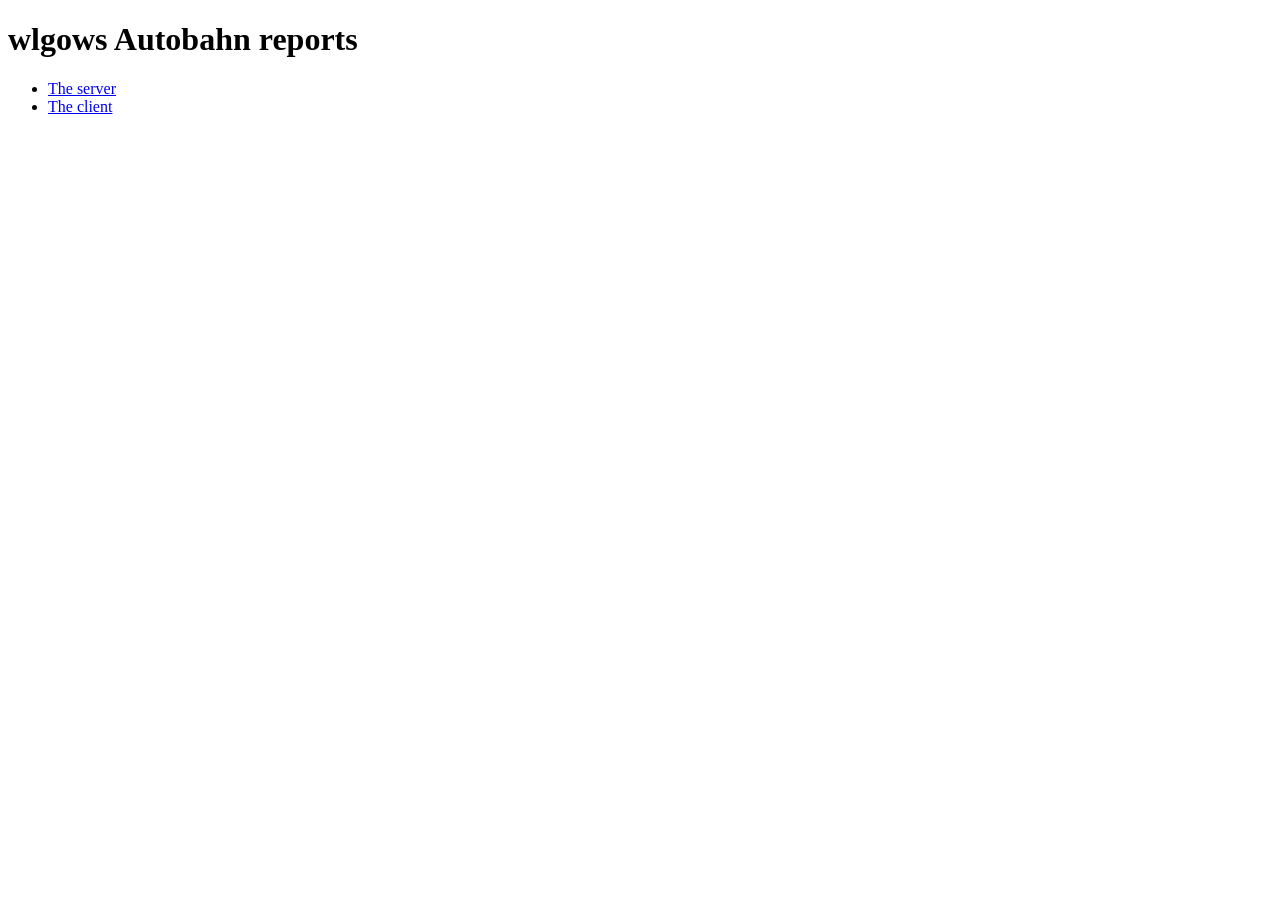
==== .github/pages/index.html @ 42868333 "Add CI for master master_ci.yml runs on pull requests into master and on pushes to master. It calls " ====
<!doctype html>
<meta charset="utf-8">
<title>wlgows Autobahn reports</title>
<h1>wlgows Autobahn reports</h1>
<ul>
  <li><a href="autobahn_server/index.html">The server</a></li>
  <li><a href="autobahn_client/index.html">The client</a></li>
</ul>
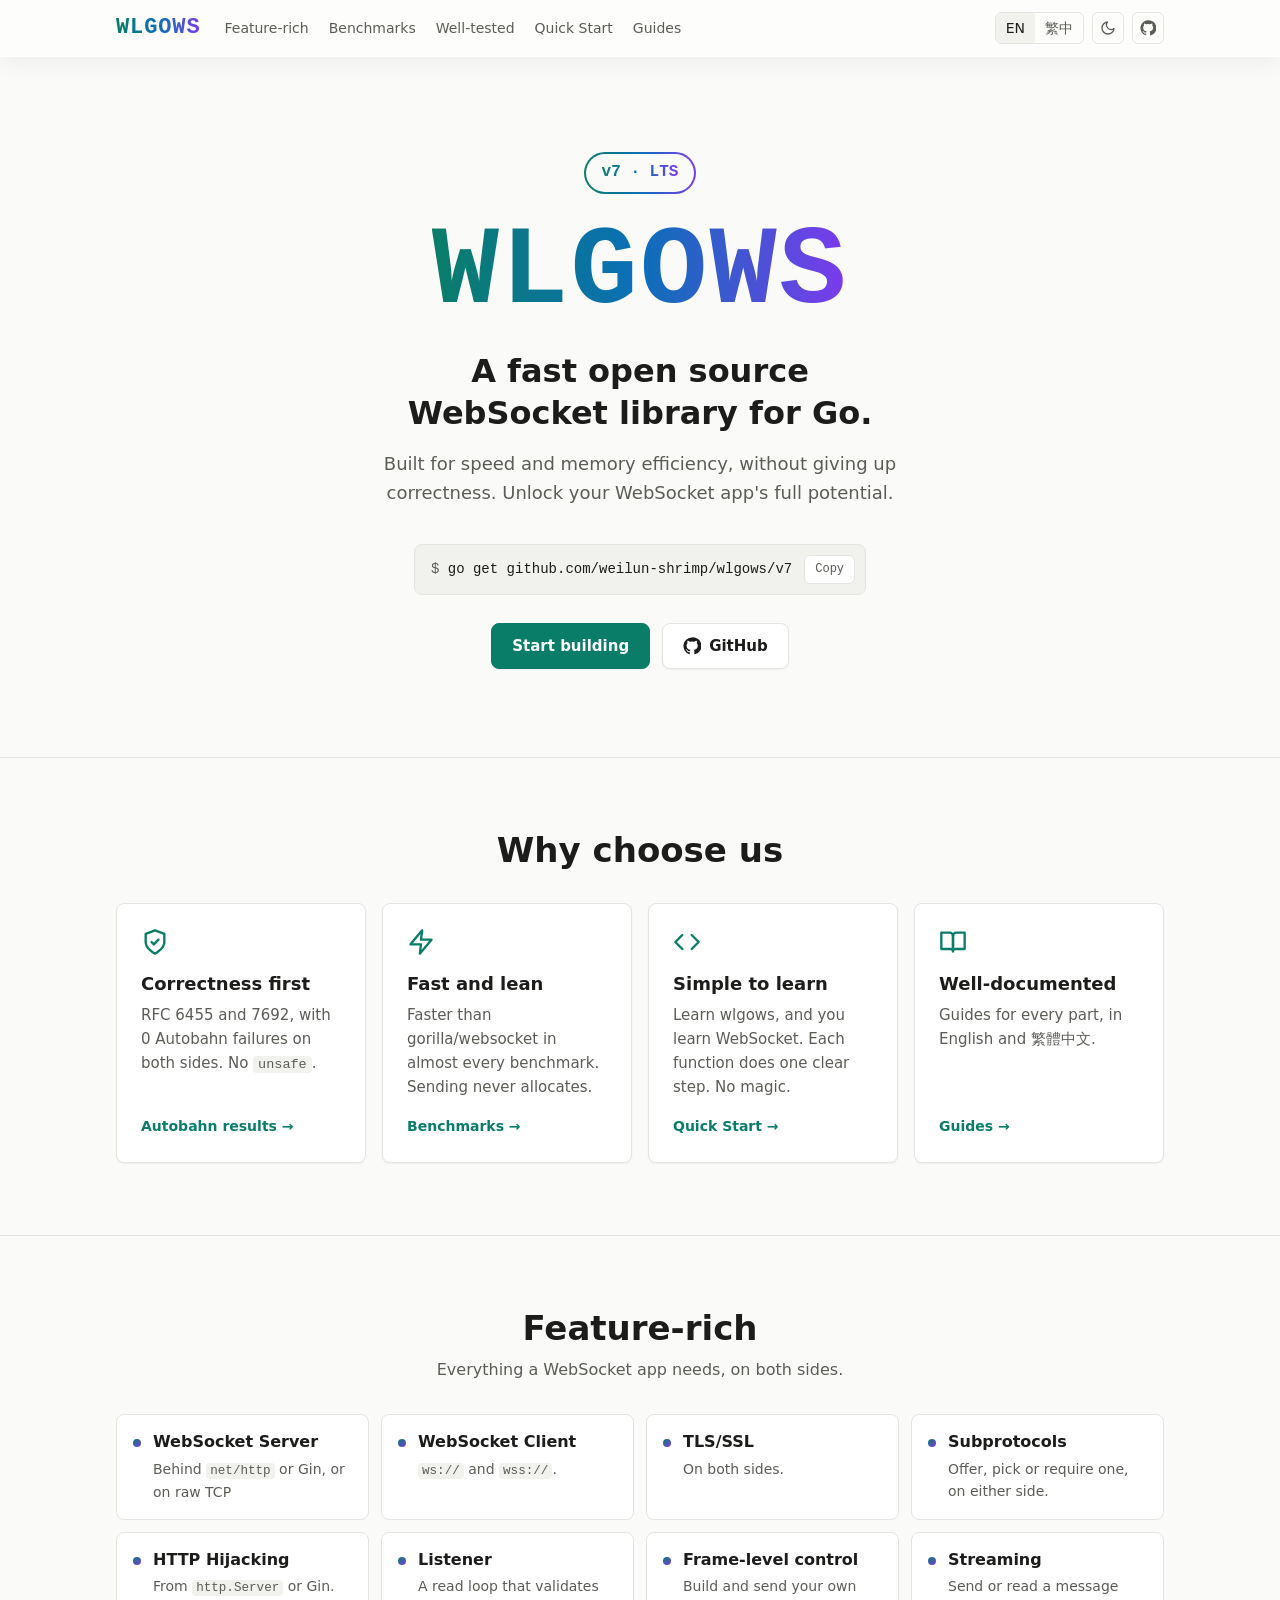
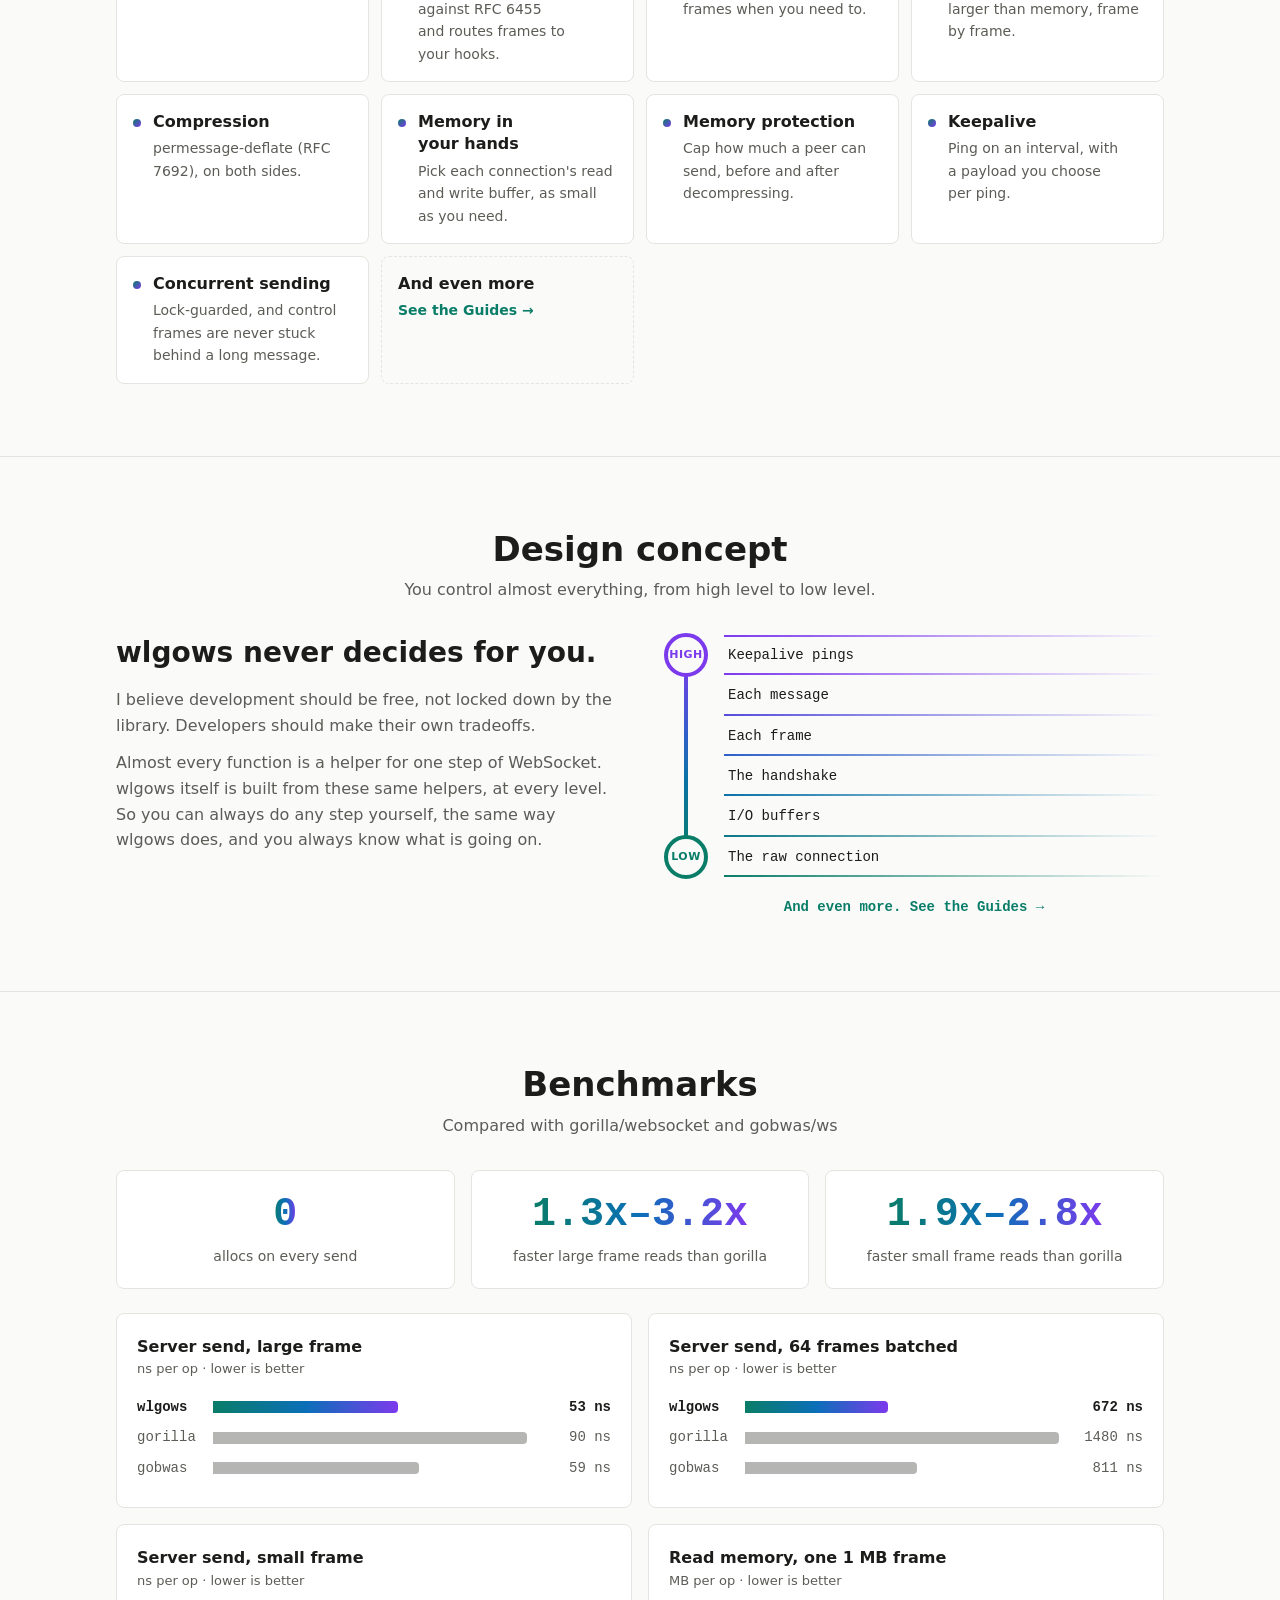
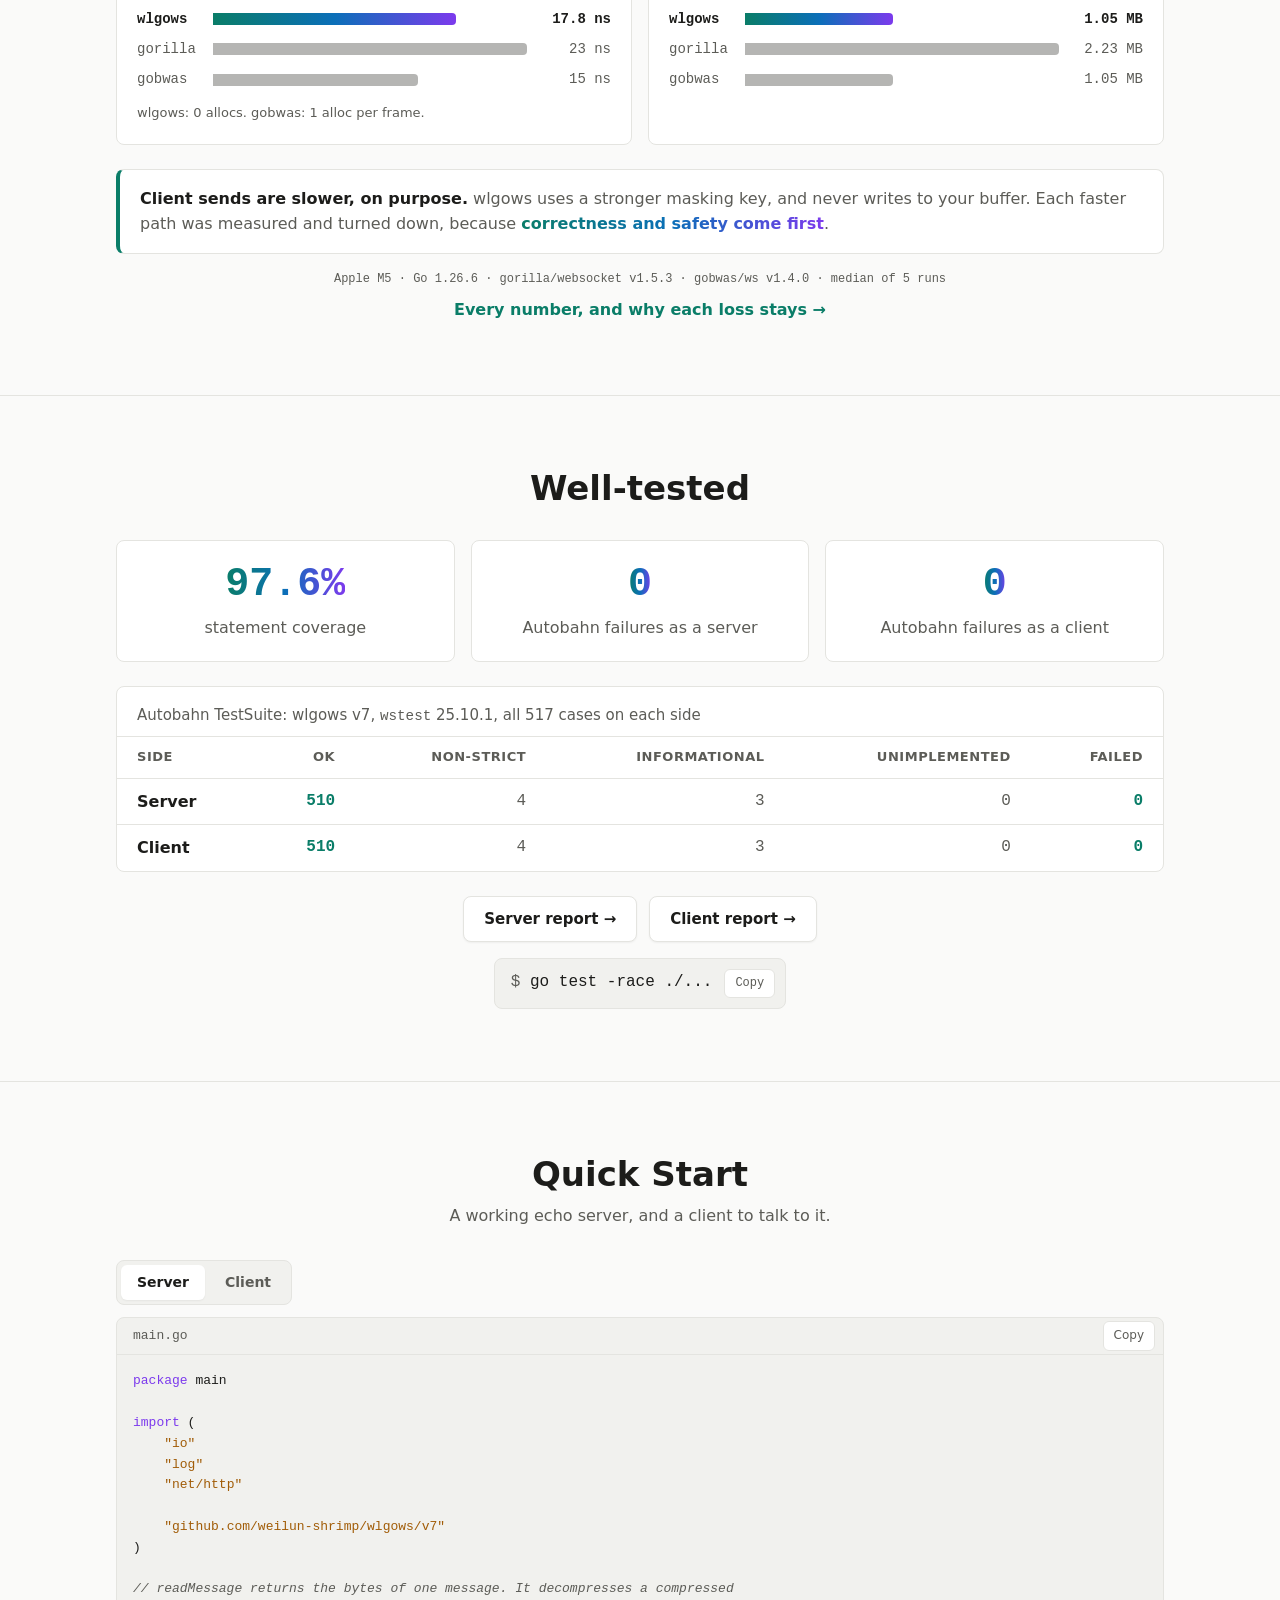
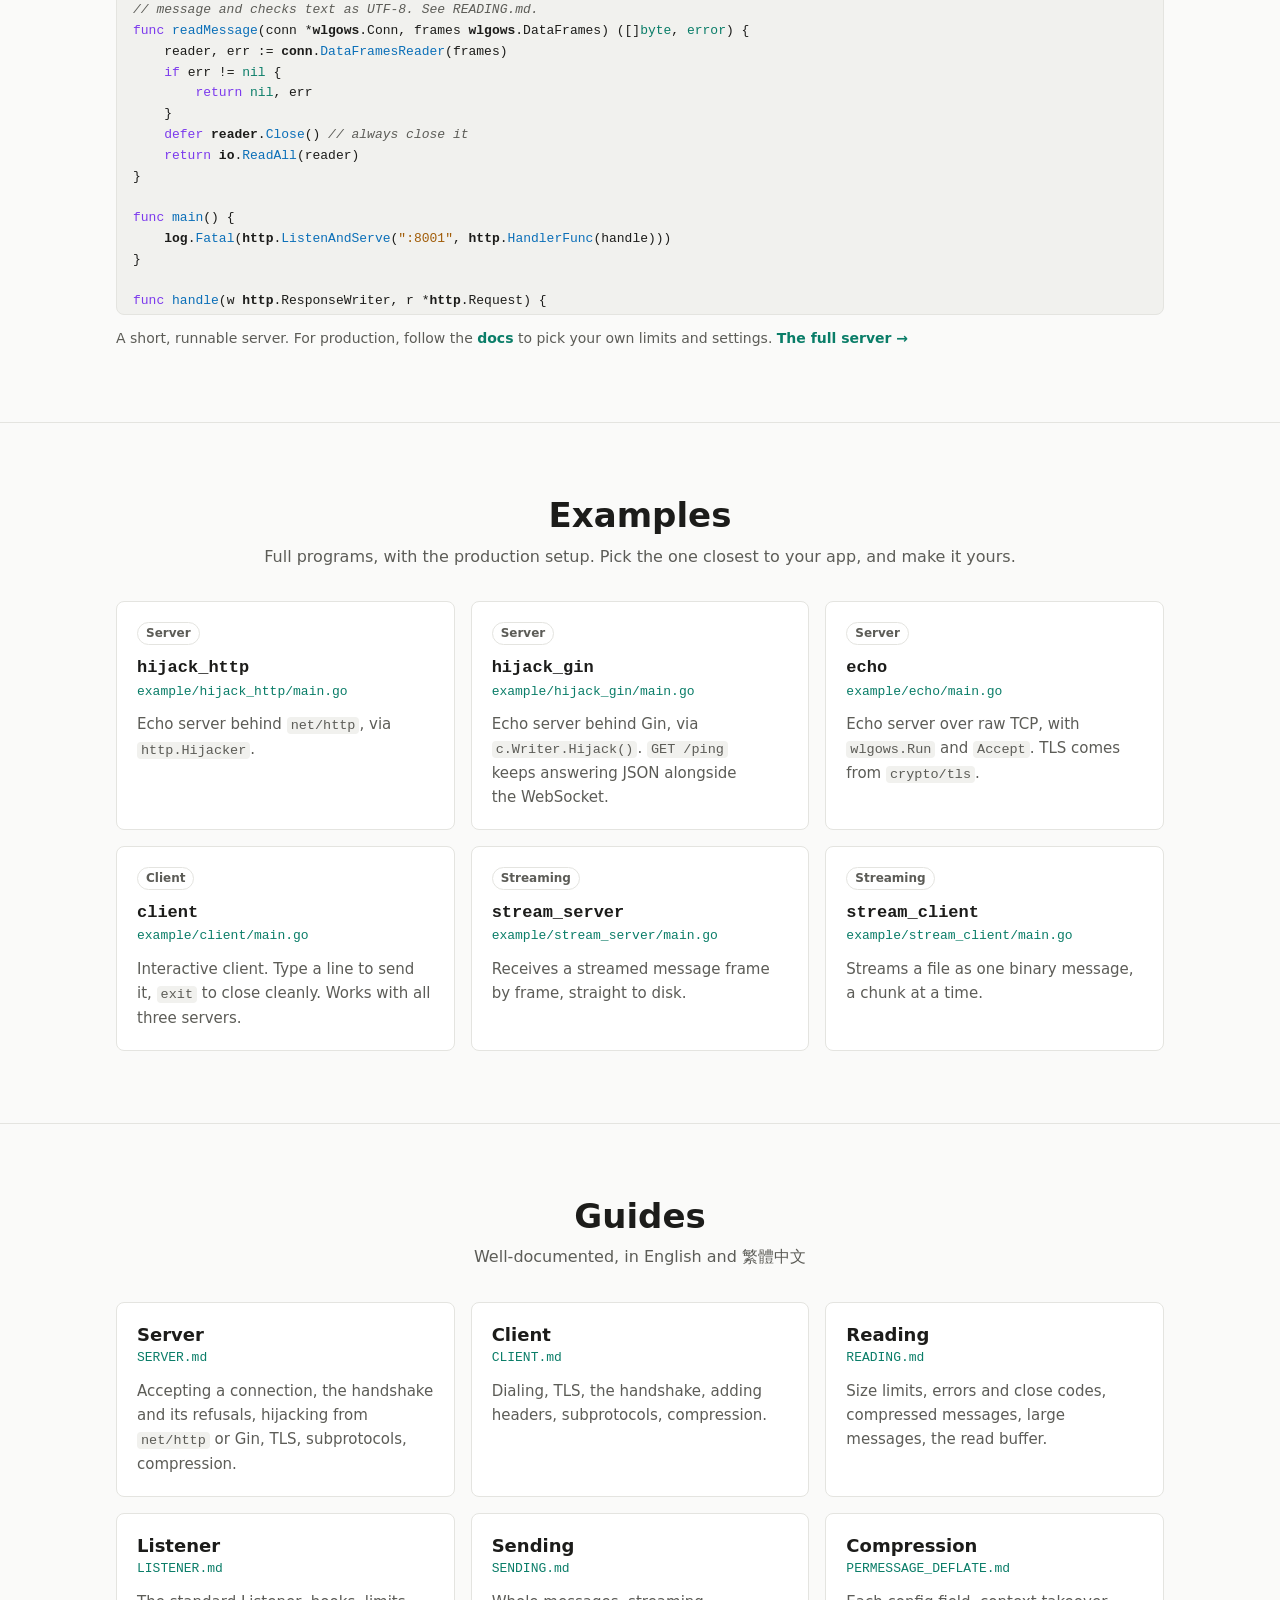
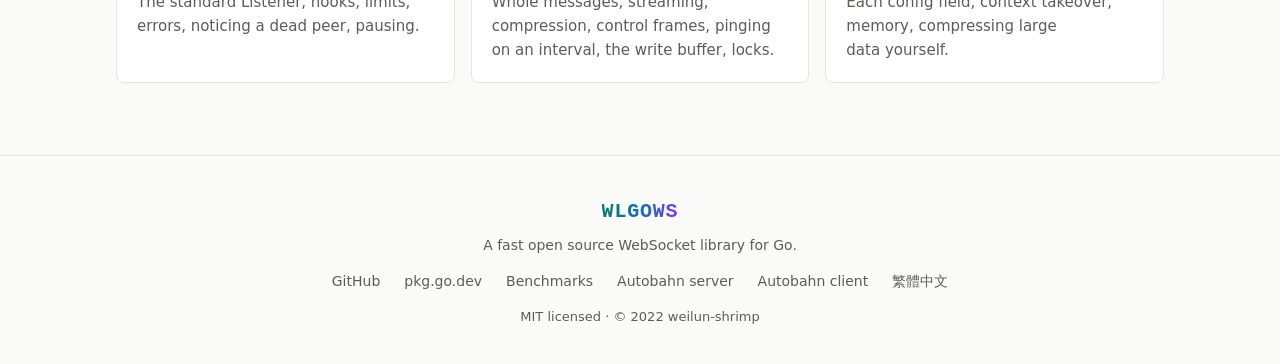
==== commit 57de4cc9: "Add the site, in English and zh-TW Site (.github/pages/): - index.html is rebuilt as the full site: " ====
--- a/.github/pages/index.html
+++ b/.github/pages/index.html
@@ -1,8 +1,654 @@
 <!doctype html>
-<meta charset="utf-8">
-<title>wlgows Autobahn reports</title>
-<h1>wlgows Autobahn reports</h1>
-<ul>
-  <li><a href="autobahn_server/index.html">The server</a></li>
-  <li><a href="autobahn_client/index.html">The client</a></li>
-</ul>
+<html lang="en">
+<head>
+  <meta charset="utf-8">
+  <meta name="viewport" content="width=device-width, initial-scale=1">
+  <title>WLGOWS · WebSocket library for Go</title>
+  <meta name="description" content="A fast open source WebSocket library for Go. Built for speed and memory efficiency, without giving up correctness. Simple, well-tested and well-documented.">
+  <link rel="canonical" href="https://weilun-shrimp.github.io/wlgows/">
+  <link rel="alternate" hreflang="en" href="https://weilun-shrimp.github.io/wlgows/">
+  <link rel="alternate" hreflang="zh-TW" href="https://weilun-shrimp.github.io/wlgows/zh-TW/">
+  <link rel="alternate" hreflang="x-default" href="https://weilun-shrimp.github.io/wlgows/">
+  <link rel="icon" href="favicon.svg" type="image/svg+xml">
+
+  <!-- The preview card when the link is shared (Slack, X, Discord ...). -->
+  <meta property="og:type" content="website">
+  <meta property="og:site_name" content="WLGOWS">
+  <meta property="og:title" content="WLGOWS · WebSocket library for Go">
+  <meta property="og:description" content="A fast open source WebSocket library for Go. Built for speed and memory efficiency, without giving up correctness. Simple, well-tested and well-documented.">
+  <meta property="og:url" content="https://weilun-shrimp.github.io/wlgows/">
+  <meta property="og:locale" content="en_US">
+  <meta property="og:locale:alternate" content="zh_TW">
+  <meta name="twitter:card" content="summary">
+
+  <!-- Tells search engines this page is about a Go library. -->
+  <script type="application/ld+json">
+  {
+    "@context": "https://schema.org",
+    "@type": "SoftwareSourceCode",
+    "name": "WLGOWS",
+    "description": "A fast open source WebSocket library for Go. Built for speed and memory efficiency, without giving up correctness. Simple, well-tested and well-documented.",
+    "url": "https://weilun-shrimp.github.io/wlgows/",
+    "codeRepository": "https://github.com/weilun-shrimp/wlgows",
+    "programmingLanguage": "Go",
+    "runtimePlatform": "Go 1.24 or newer",
+    "version": "7",
+    "license": "https://opensource.org/licenses/MIT",
+    "author": {
+      "@type": "Person",
+      "name": "weilun-shrimp",
+      "url": "https://github.com/weilun-shrimp"
+    },
+    "keywords": "WebSocket library, Go WebSocket, Golang WebSocket, WebSocket server, WebSocket client, open source, RFC 6455, RFC 7692, permessage-deflate",
+    "sameAs": "https://pkg.go.dev/github.com/weilun-shrimp/wlgows/v7",
+    "inLanguage": "en"
+  }
+  </script>
+
+  <link rel="stylesheet" href="style/index.css">
+  <script src="script/theme.js"></script>
+  <script type="module" src="script/index.js"></script>
+</head>
+<body>
+  <header class="site-header glass">
+    <div class="container">
+      <a class="brand text-gradient" href="./">WLGOWS</a>
+      <nav class="nav" id="site-nav">
+        <a href="#features">Feature-rich</a>
+        <a href="#benchmarks">Benchmarks</a>
+        <a href="#well-tested">Well-tested</a>
+        <a href="#quick-start">Quick Start</a>
+        <a href="#guides">Guides</a>
+      </nav>
+      <div class="header-actions">
+        <div class="lang-switch">
+          <a href="./" aria-current="page" lang="en">EN</a>
+          <a href="zh-TW/" lang="zh-TW">繁中</a>
+        </div>
+        <button class="icon-button theme-toggle" type="button" aria-label="Switch theme">
+          <svg class="icon-moon" viewBox="0 0 24 24" fill="none" stroke="currentColor" stroke-width="2" stroke-linecap="round" stroke-linejoin="round" aria-hidden="true"><path d="M21 12.8A9 9 0 1 1 11.2 3a7 7 0 0 0 9.8 9.8z"/></svg>
+          <svg class="icon-sun" viewBox="0 0 24 24" fill="none" stroke="currentColor" stroke-width="2" stroke-linecap="round" stroke-linejoin="round" aria-hidden="true"><circle cx="12" cy="12" r="4"/><path d="M12 2v2M12 20v2M4.9 4.9l1.4 1.4M17.7 17.7l1.4 1.4M2 12h2M20 12h2M4.9 19.1l1.4-1.4M17.7 6.3l1.4-1.4"/></svg>
+        </button>
+        <a class="icon-button" href="https://github.com/weilun-shrimp/wlgows" aria-label="GitHub">
+          <svg viewBox="0 0 24 24" fill="currentColor" aria-hidden="true"><path d="M12 .5a11.5 11.5 0 0 0-3.6 22.4c.6.1.8-.3.8-.6v-2c-3.2.7-3.9-1.5-3.9-1.5-.5-1.3-1.3-1.7-1.3-1.7-1-.7.1-.7.1-.7 1.2.1 1.8 1.2 1.8 1.2 1 1.8 2.8 1.3 3.4 1 .1-.8.4-1.3.8-1.6-2.6-.3-5.3-1.3-5.3-5.7 0-1.3.5-2.3 1.2-3.1-.1-.3-.5-1.5.1-3.1 0 0 1-.3 3.2 1.2a11 11 0 0 1 5.8 0c2.2-1.5 3.2-1.2 3.2-1.2.6 1.6.2 2.8.1 3.1.8.8 1.2 1.9 1.2 3.1 0 4.4-2.7 5.4-5.3 5.7.4.4.8 1.1.8 2.2v3.3c0 .3.2.7.8.6A11.5 11.5 0 0 0 12 .5z"/></svg>
+        </a>
+        <button class="icon-button menu-toggle" type="button" aria-label="Menu" aria-controls="site-nav" aria-expanded="false">
+          <svg class="icon-menu" viewBox="0 0 24 24" fill="none" stroke="currentColor" stroke-width="2" stroke-linecap="round" aria-hidden="true"><path d="M4 7h16M4 12h16M4 17h16"/></svg>
+          <svg class="icon-close" viewBox="0 0 24 24" fill="none" stroke="currentColor" stroke-width="2" stroke-linecap="round" aria-hidden="true"><path d="M6 6l12 12M18 6 6 18"/></svg>
+        </button>
+      </div>
+    </div>
+  </header>
+
+  <main>
+    <section class="hero">
+      <div class="container">
+        <a class="badge" href="https://github.com/weilun-shrimp/wlgows/blob/master/README.md#why-i-started-and-why-v7"><span class="text-gradient">v7 · LTS</span></a>
+        <h1>
+          <span class="wordmark text-gradient">WLGOWS</span>
+          <span class="headline">A fast open source WebSocket library for Go.</span>
+        </h1>
+        <p class="subline">Built for speed and memory efficiency, without giving up correctness. Unlock your WebSocket app's full potential.</p>
+
+        <div class="install">
+          <code id="install-command">go get github.com/weilun-shrimp/wlgows/v7</code>
+          <button class="copy-button" type="button" data-copy="install-command" data-copied-label="Copied">Copy</button>
+        </div>
+
+        <div class="hero-actions">
+          <a class="button button-primary" href="#quick-start">Start building</a>
+          <a class="button" href="https://github.com/weilun-shrimp/wlgows">
+            <svg viewBox="0 0 24 24" fill="currentColor" aria-hidden="true"><path d="M12 .5a11.5 11.5 0 0 0-3.6 22.4c.6.1.8-.3.8-.6v-2c-3.2.7-3.9-1.5-3.9-1.5-.5-1.3-1.3-1.7-1.3-1.7-1-.7.1-.7.1-.7 1.2.1 1.8 1.2 1.8 1.2 1 1.8 2.8 1.3 3.4 1 .1-.8.4-1.3.8-1.6-2.6-.3-5.3-1.3-5.3-5.7 0-1.3.5-2.3 1.2-3.1-.1-.3-.5-1.5.1-3.1 0 0 1-.3 3.2 1.2a11 11 0 0 1 5.8 0c2.2-1.5 3.2-1.2 3.2-1.2.6 1.6.2 2.8.1 3.1.8.8 1.2 1.9 1.2 3.1 0 4.4-2.7 5.4-5.3 5.7.4.4.8 1.1.8 2.2v3.3c0 .3.2.7.8.6A11.5 11.5 0 0 0 12 .5z"/></svg>
+            GitHub
+          </a>
+        </div>
+      </div>
+    </section>
+
+    <section class="section" id="why">
+      <div class="container">
+        <h2 class="section-title">Why choose us</h2>
+        <div class="card-grid">
+          <article class="card">
+            <svg class="card-icon" viewBox="0 0 24 24" fill="none" stroke="currentColor" stroke-width="2" stroke-linecap="round" stroke-linejoin="round" aria-hidden="true"><path d="M12 22s8-4 8-10V5l-8-3-8 3v7c0 6 8 10 8 10z"/><path d="m9 12 2 2 4-4"/></svg>
+            <h3>Correctness first</h3>
+            <p>RFC 6455 and 7692, with 0 Autobahn failures on both sides. No <code>unsafe</code>.</p>
+            <a class="card-link" href="https://github.com/weilun-shrimp/wlgows/blob/master/example/AUTOBAHN.md#our-result">Autobahn results →</a>
+          </article>
+          <article class="card">
+            <svg class="card-icon" viewBox="0 0 24 24" fill="none" stroke="currentColor" stroke-width="2" stroke-linecap="round" stroke-linejoin="round" aria-hidden="true"><path d="M13 2 3 14h9l-1 8 10-12h-9l1-8z"/></svg>
+            <h3>Fast and lean</h3>
+            <p>Faster than gorilla/websocket in almost every benchmark. Sending never allocates.</p>
+            <a class="card-link" href="https://github.com/weilun-shrimp/wlgows/blob/master/BENCHMARK_COMPARISON.md">Benchmarks →</a>
+          </article>
+          <article class="card">
+            <svg class="card-icon" viewBox="0 0 24 24" fill="none" stroke="currentColor" stroke-width="2" stroke-linecap="round" stroke-linejoin="round" aria-hidden="true"><path d="m8 6-6 6 6 6"/><path d="m16 6 6 6-6 6"/></svg>
+            <h3>Simple to learn</h3>
+            <p>Learn wlgows, and you learn WebSocket. Each function does one clear step. No magic.</p>
+            <a class="card-link" href="#quick-start">Quick Start →</a>
+          </article>
+          <article class="card">
+            <svg class="card-icon" viewBox="0 0 24 24" fill="none" stroke="currentColor" stroke-width="2" stroke-linecap="round" stroke-linejoin="round" aria-hidden="true"><path d="M2 4h7a3 3 0 0 1 3 3v13a2 2 0 0 0-2-2H2z"/><path d="M22 4h-7a3 3 0 0 0-3 3v13a2 2 0 0 1 2-2h8z"/></svg>
+            <h3>Well-documented</h3>
+            <p>Guides for every part, in English and <span class="nowrap" lang="zh-TW">繁體中文</span>.</p>
+            <a class="card-link" href="#guides">Guides →</a>
+          </article>
+        </div>
+      </div>
+    </section>
+    <section class="section" id="features">
+      <div class="container">
+        <h2 class="section-title">Feature-rich</h2>
+        <p class="section-subtitle">Everything a WebSocket app needs, on both sides.</p>
+        <ul class="feature-grid">
+          <li class="feature">
+            <h3>WebSocket Server</h3>
+            <p>Behind <code>net/http</code> or Gin, or on raw TCP</p>
+          </li>
+          <li class="feature">
+            <h3>WebSocket Client</h3>
+            <p><code>ws://</code> and <code>wss://</code>.</p>
+          </li>
+          <li class="feature">
+            <h3>TLS/SSL</h3>
+            <p>On both sides.</p>
+          </li>
+          <li class="feature">
+            <h3>Subprotocols</h3>
+            <p>Offer, pick or require one, on either side.</p>
+          </li>
+          <li class="feature">
+            <h3>HTTP Hijacking</h3>
+            <p>From <code>http.Server</code> or Gin.</p>
+          </li>
+          <li class="feature">
+            <h3>Listener</h3>
+            <p>A read loop that validates against RFC 6455 and routes frames to your hooks.</p>
+          </li>
+          <li class="feature">
+            <h3>Frame-level control</h3>
+            <p>Build and send your own frames when you need to.</p>
+          </li>
+          <li class="feature">
+            <h3>Streaming</h3>
+            <p>Send or read a message larger than memory, frame by frame.</p>
+          </li>
+          <li class="feature">
+            <h3>Compression</h3>
+            <p>permessage-deflate (RFC 7692), on both sides.</p>
+          </li>
+          <li class="feature">
+            <h3>Memory in your hands</h3>
+            <p>Pick each connection's read and write buffer, as small as you need.</p>
+          </li>
+          <li class="feature">
+            <h3>Memory protection</h3>
+            <p>Cap how much a peer can send, before and after decompressing.</p>
+          </li>
+          <li class="feature">
+            <h3>Keepalive</h3>
+            <p>Ping on an interval, with a payload you choose per ping.</p>
+          </li>
+          <li class="feature">
+            <h3>Concurrent sending</h3>
+            <p>Lock-guarded, and control frames are never stuck behind a long message.</p>
+          </li>
+          <li class="feature feature-more">
+            <a href="#guides">
+              <span class="feature-more-title">And even more</span>
+              <p>See the Guides →</p>
+            </a>
+          </li>
+        </ul>
+      </div>
+    </section>
+    <section class="section" id="design-concept">
+      <div class="container">
+        <h2 class="section-title">Design concept</h2>
+        <p class="section-subtitle">You control almost everything, from high level to low level.</p>
+        <div class="concept">
+          <div class="concept-text">
+            <p class="concept-lead">wlgows never decides for you.</p>
+            <p>I believe development should be free, not locked down by the library. Developers should make their own tradeoffs.</p>
+            <p>Almost every function is a helper for one step of WebSocket. wlgows itself is built from these same helpers, at every level. So you can always do any step yourself, the same way wlgows does, and you always know what is going on.</p>
+          </div>
+          <div class="concept-stack">
+            <ol class="layer-stack">
+              <li class="layer" data-level="High">Keepalive pings</li>
+              <li class="layer">Each message</li>
+              <li class="layer">Each frame</li>
+              <li class="layer">The handshake</li>
+              <li class="layer">I/O buffers</li>
+              <li class="layer" data-level="Low">The raw connection</li>
+            </ol>
+            <p class="layer-stack-more"><a href="#guides">And even more. See the Guides →</a></p>
+          </div>
+        </div>
+      </div>
+    </section>
+    <section class="section" id="benchmarks">
+      <div class="container">
+        <h2 class="section-title">Benchmarks</h2>
+        <p class="section-subtitle">Compared with gorilla/websocket and gobwas/ws</p>
+        <div class="stat-row">
+          <div class="stat">
+            <span class="stat-value text-gradient">0</span>
+            <span class="stat-label">allocs on every send</span>
+          </div>
+          <div class="stat">
+            <span class="stat-value text-gradient">1.3x–3.2x</span>
+            <span class="stat-label">faster large frame reads than gorilla</span>
+          </div>
+          <div class="stat">
+            <span class="stat-value text-gradient">1.9x–2.8x</span>
+            <span class="stat-label">faster small frame reads than gorilla</span>
+          </div>
+        </div>
+        <div class="chart-grid">
+          <figure class="bar-chart">
+            <figcaption>
+              <span class="bar-chart-title">Server send, large frame</span>
+              <span class="bar-chart-unit">ns per op · lower is better</span>
+            </figcaption>
+            <div class="bar-rows">
+              <div class="bar-row bar-row-ours">
+                <span class="bar-name">wlgows</span>
+                <span class="bar-track"><span class="bar" style="--value: 58.9%"></span></span>
+                <span class="bar-value">53 ns</span>
+              </div>
+              <div class="bar-row">
+                <span class="bar-name">gorilla</span>
+                <span class="bar-track"><span class="bar" style="--value: 100.0%"></span></span>
+                <span class="bar-value">90 ns</span>
+              </div>
+              <div class="bar-row">
+                <span class="bar-name">gobwas</span>
+                <span class="bar-track"><span class="bar" style="--value: 65.6%"></span></span>
+                <span class="bar-value">59 ns</span>
+              </div>
+            </div>
+          </figure>
+          <figure class="bar-chart">
+            <figcaption>
+              <span class="bar-chart-title">Server send, 64 frames batched</span>
+              <span class="bar-chart-unit">ns per op · lower is better</span>
+            </figcaption>
+            <div class="bar-rows">
+              <div class="bar-row bar-row-ours">
+                <span class="bar-name">wlgows</span>
+                <span class="bar-track"><span class="bar" style="--value: 45.4%"></span></span>
+                <span class="bar-value">672 ns</span>
+              </div>
+              <div class="bar-row">
+                <span class="bar-name">gorilla</span>
+                <span class="bar-track"><span class="bar" style="--value: 100.0%"></span></span>
+                <span class="bar-value">1480 ns</span>
+              </div>
+              <div class="bar-row">
+                <span class="bar-name">gobwas</span>
+                <span class="bar-track"><span class="bar" style="--value: 54.8%"></span></span>
+                <span class="bar-value">811 ns</span>
+              </div>
+            </div>
+          </figure>
+          <figure class="bar-chart">
+            <figcaption>
+              <span class="bar-chart-title">Server send, small frame</span>
+              <span class="bar-chart-unit">ns per op · lower is better</span>
+            </figcaption>
+            <div class="bar-rows">
+              <div class="bar-row bar-row-ours">
+                <span class="bar-name">wlgows</span>
+                <span class="bar-track"><span class="bar" style="--value: 77.4%"></span></span>
+                <span class="bar-value">17.8 ns</span>
+              </div>
+              <div class="bar-row">
+                <span class="bar-name">gorilla</span>
+                <span class="bar-track"><span class="bar" style="--value: 100.0%"></span></span>
+                <span class="bar-value">23 ns</span>
+              </div>
+              <div class="bar-row">
+                <span class="bar-name">gobwas</span>
+                <span class="bar-track"><span class="bar" style="--value: 65.2%"></span></span>
+                <span class="bar-value">15 ns</span>
+              </div>
+            </div>
+            <p class="bar-chart-note">wlgows: 0 allocs. gobwas: 1 alloc per frame.</p>
+          </figure>
+          <figure class="bar-chart">
+            <figcaption>
+              <span class="bar-chart-title">Read memory, one 1 MB frame</span>
+              <span class="bar-chart-unit">MB per op · lower is better</span>
+            </figcaption>
+            <div class="bar-rows">
+              <div class="bar-row bar-row-ours">
+                <span class="bar-name">wlgows</span>
+                <span class="bar-track"><span class="bar" style="--value: 47.1%"></span></span>
+                <span class="bar-value">1.05 MB</span>
+              </div>
+              <div class="bar-row">
+                <span class="bar-name">gorilla</span>
+                <span class="bar-track"><span class="bar" style="--value: 100.0%"></span></span>
+                <span class="bar-value">2.23 MB</span>
+              </div>
+              <div class="bar-row">
+                <span class="bar-name">gobwas</span>
+                <span class="bar-track"><span class="bar" style="--value: 47.1%"></span></span>
+                <span class="bar-value">1.05 MB</span>
+              </div>
+            </div>
+          </figure>
+        </div>
+        <div class="callout">
+          <p><strong>Client sends are slower, on purpose.</strong> wlgows uses a stronger masking key, and never writes to your buffer. Each faster path was measured and turned down, because <span class="callout-highlight text-gradient">correctness and safety come first</span>.</p>
+        </div>
+        <p class="benchmark-env">Apple M5 · Go 1.26.6 · gorilla/websocket v1.5.3 · gobwas/ws v1.4.0 · median of 5 runs</p>
+        <p class="benchmark-more"><a href="https://github.com/weilun-shrimp/wlgows/blob/master/BENCHMARK_COMPARISON.md">Every number, and why each loss stays →</a></p>
+      </div>
+    </section>
+    <section class="section" id="well-tested">
+      <div class="container">
+        <h2 class="section-title">Well-tested</h2>
+        <div class="stat-row">
+          <div class="stat">
+            <span class="stat-value text-gradient">97.6%</span>
+            <span class="stat-label">statement coverage</span>
+          </div>
+          <div class="stat">
+            <span class="stat-value text-gradient">0</span>
+            <span class="stat-label">Autobahn failures as a server</span>
+          </div>
+          <div class="stat">
+            <span class="stat-value text-gradient">0</span>
+            <span class="stat-label">Autobahn failures as a client</span>
+          </div>
+        </div>
+        <div class="table-card">
+          <table class="data-table">
+            <caption>Autobahn TestSuite: wlgows v7, <code>wstest</code> 25.10.1, all 517 cases on each side</caption>
+            <thead>
+              <tr>
+                <th scope="col">Side</th>
+                <th scope="col">OK</th>
+                <th scope="col">Non-Strict</th>
+                <th scope="col">Informational</th>
+                <th scope="col">Unimplemented</th>
+                <th scope="col">Failed</th>
+              </tr>
+            </thead>
+            <tbody>
+              <tr>
+                <th scope="row">Server</th>
+                <td class="data-good">510</td>
+                <td>4</td>
+                <td>3</td>
+                <td>0</td>
+                <td class="data-good">0</td>
+              </tr>
+              <tr>
+                <th scope="row">Client</th>
+                <td class="data-good">510</td>
+                <td>4</td>
+                <td>3</td>
+                <td>0</td>
+                <td class="data-good">0</td>
+              </tr>
+            </tbody>
+          </table>
+        </div>
+        <div class="tested-actions">
+          <a class="button" href="autobahn_server/index.html">Server report →</a>
+          <a class="button" href="autobahn_client/index.html">Client report →</a>
+        </div>
+        <div class="tested-command">
+          <div class="install">
+            <code id="test-command">go test -race ./...</code>
+            <button class="copy-button" type="button" data-copy="test-command" data-copied-label="Copied">Copy</button>
+          </div>
+        </div>
+      </div>
+    </section>
+    <section class="section" id="quick-start">
+      <div class="container">
+        <h2 class="section-title">Quick Start</h2>
+        <p class="section-subtitle">A working echo server, and a client to talk to it.</p>
+        <div class="code-tabs" data-tabs>
+          <div class="code-tabs-bar">
+            <div class="code-tabs-list" role="tablist" aria-label="Quick Start code">
+              <button class="code-tab" type="button" role="tab" id="tab-server" aria-controls="panel-server" aria-selected="true">Server</button>
+              <button class="code-tab" type="button" role="tab" id="tab-client" aria-controls="panel-client" aria-selected="false">Client</button>
+            </div>
+          </div>
+          <div class="code-panel" role="tabpanel" id="panel-server" aria-labelledby="tab-server">
+            <div class="code-block">
+              <span class="code-block-name">main.go</span>
+              <button class="copy-button" type="button" data-copy="code-server" data-copied-label="Copied">Copy</button>
+              <pre><code id="code-server">package main
+
+import (
+	"io"
+	"log"
+	"net/http"
+
+	"github.com/weilun-shrimp/wlgows/v7"
+)
+
+// readMessage returns the bytes of one message. It decompresses a compressed
+// message and checks text as UTF-8. See READING.md.
+func readMessage(conn *wlgows.Conn, frames wlgows.DataFrames) ([]byte, error) {
+	reader, err := conn.DataFramesReader(frames)
+	if err != nil {
+		return nil, err
+	}
+	defer reader.Close() // always close it
+	return io.ReadAll(reader)
+}
+
+func main() {
+	log.Fatal(http.ListenAndServe(":8001", http.HandlerFunc(handle)))
+}
+
+func handle(w http.ResponseWriter, r *http.Request) {
+	hijacker, ok := w.(http.Hijacker)
+	if !ok {
+		http.Error(w, "could not hijack connection", http.StatusInternalServerError)
+		return
+	}
+	netConn, bufRW, err := hijacker.Hijack()
+	if err != nil {
+		http.Error(w, "could not hijack connection", http.StatusInternalServerError)
+		return
+	}
+	defer netConn.Close()
+
+	// Pass bufRW.Reader: net/http may have read the start of the first frame into it.
+	conn, _, err := wlgows.ServerHandShake(netConn, bufRW.Reader, bufRW.Writer, r, wlgows.ServerHandShakeConfig{})
+	if err != nil {
+		return
+	}
+
+	// Ping, pong, close and reserved opcodes already answered.
+	listener := conn.NewStandardListener()
+
+	// SetConfig replaces all of it, so start from what the standard hooks left.
+	config := listener.GetConfig()
+	config.Text = func(frames wlgows.DataFrames) {
+		message, err := readMessage(conn, frames)
+		if err != nil {
+			listener.PauseListen(err) // Listen returns err
+			return
+		}
+		conn.SendText(message, wlgows.SendDataConfig{}) // echo
+	}
+	listener.SetConfig(config)
+
+	log.Println("closing:", listener.Listen())
+}</code></pre>
+            </div>
+            <p class="code-note">A short, runnable server. For production, follow the <a href="#guides">docs</a> to pick your own limits and settings. <a href="https://github.com/weilun-shrimp/wlgows/blob/master/README.md#quick-start">The full server →</a></p>
+          </div>
+          <div class="code-panel" role="tabpanel" id="panel-client" aria-labelledby="tab-client">
+            <div class="code-block">
+              <span class="code-block-name">main.go</span>
+              <button class="copy-button" type="button" data-copy="code-client" data-copied-label="Copied">Copy</button>
+              <pre><code id="code-client">package main
+
+import (
+	"bufio"
+	"io"
+	"log"
+
+	"github.com/weilun-shrimp/wlgows/v7"
+)
+
+// readMessage returns the bytes of one message. It decompresses a compressed
+// message and checks text as UTF-8. See READING.md.
+func readMessage(conn *wlgows.Conn, frames wlgows.DataFrames) ([]byte, error) {
+	reader, err := conn.DataFramesReader(frames)
+	if err != nil {
+		return nil, err
+	}
+	defer reader.Close() // always close it
+	return io.ReadAll(reader)
+}
+
+func main() {
+	// Dial only connects and builds the request. You run the handshake
+	// yourself, so you can still add headers to `request` before it is sent.
+	netConn, request, err := wlgows.Dial("ws://localhost:8001", nil)
+	if err != nil {
+		panic(err)
+	}
+	defer netConn.Close()
+
+	// The reader and the writer take 4096 bytes/conn each; see READING.md and SENDING.md to shrink them.
+	conn, _, err := wlgows.ClientHandShake(netConn, bufio.NewReader(netConn), bufio.NewWriter(netConn), request, wlgows.ClientHandShakeConfig{})
+	if err != nil {
+		panic(err)
+	}
+
+	listener := conn.NewStandardListener()
+
+	config := listener.GetConfig() // what the standard hooks left
+	config.Text = func(frames wlgows.DataFrames) {
+		message, err := readMessage(conn, frames)
+		if err != nil {
+			listener.PauseListen(err) // Listen returns err
+			return
+		}
+		log.Printf("received: %s", message)
+	}
+	listener.SetConfig(config)
+
+	conn.SendText([]byte("Hello, WebSocket!"), wlgows.SendDataConfig{})
+
+	log.Println("closing:", listener.Listen())
+}</code></pre>
+            </div>
+            <p class="code-note">A short, runnable client. For production, follow the <a href="#guides">docs</a> to pick your own limits and settings. <a href="https://github.com/weilun-shrimp/wlgows/blob/master/README.md#quick-start">The full client →</a></p>
+          </div>
+        </div>
+      </div>
+    </section>
+    <section class="section" id="examples">
+      <div class="container">
+        <h2 class="section-title">Examples</h2>
+        <p class="section-subtitle">Full programs, with the production setup. Pick the one closest to your app, and make it yours.</p>
+        <div class="example-grid">
+          <a class="example" href="https://github.com/weilun-shrimp/wlgows/blob/master/example/hijack_http/main.go">
+            <span class="example-kind">Server</span>
+            <h3 class="example-name">hijack_http</h3>
+            <span class="example-file">example/hijack_http/main.go</span>
+            <p>Echo server behind <code>net/http</code>, via <code>http.Hijacker</code>.</p>
+          </a>
+          <a class="example" href="https://github.com/weilun-shrimp/wlgows/blob/master/example/hijack_gin/main.go">
+            <span class="example-kind">Server</span>
+            <h3 class="example-name">hijack_gin</h3>
+            <span class="example-file">example/hijack_gin/main.go</span>
+            <p>Echo server behind Gin, via <code>c.Writer.Hijack()</code>. <code>GET /ping</code> keeps answering JSON alongside the WebSocket.</p>
+          </a>
+          <a class="example" href="https://github.com/weilun-shrimp/wlgows/blob/master/example/echo/main.go">
+            <span class="example-kind">Server</span>
+            <h3 class="example-name">echo</h3>
+            <span class="example-file">example/echo/main.go</span>
+            <p>Echo server over raw TCP, with <code>wlgows.Run</code> and <code>Accept</code>. TLS comes from <code>crypto/tls</code>.</p>
+          </a>
+          <a class="example" href="https://github.com/weilun-shrimp/wlgows/blob/master/example/client/main.go">
+            <span class="example-kind">Client</span>
+            <h3 class="example-name">client</h3>
+            <span class="example-file">example/client/main.go</span>
+            <p>Interactive client. Type a line to send it, <code>exit</code> to close cleanly. Works with all three servers.</p>
+          </a>
+          <a class="example" href="https://github.com/weilun-shrimp/wlgows/blob/master/example/stream_server/main.go">
+            <span class="example-kind">Streaming</span>
+            <h3 class="example-name">stream_server</h3>
+            <span class="example-file">example/stream_server/main.go</span>
+            <p>Receives a streamed message frame by frame, straight to disk.</p>
+          </a>
+          <a class="example" href="https://github.com/weilun-shrimp/wlgows/blob/master/example/stream_client/main.go">
+            <span class="example-kind">Streaming</span>
+            <h3 class="example-name">stream_client</h3>
+            <span class="example-file">example/stream_client/main.go</span>
+            <p>Streams a file as one binary message, a chunk at a time.</p>
+          </a>
+        </div>
+      </div>
+    </section>
+    <section class="section" id="guides">
+      <div class="container">
+        <h2 class="section-title">
+          Guides
+          <span class="section-title-sub">Well-documented, in English and <span class="nowrap" lang="zh-TW">繁體中文</span></span>
+        </h2>
+        <div class="guide-grid">
+          <a class="guide" href="https://github.com/weilun-shrimp/wlgows/blob/master/SERVER.md">
+            <h3 class="guide-title">Server</h3>
+            <span class="guide-file">SERVER.md</span>
+            <p>Accepting a connection, the handshake and its refusals, hijacking from <code>net/http</code> or Gin, TLS, subprotocols, compression.</p>
+          </a>
+          <a class="guide" href="https://github.com/weilun-shrimp/wlgows/blob/master/CLIENT.md">
+            <h3 class="guide-title">Client</h3>
+            <span class="guide-file">CLIENT.md</span>
+            <p>Dialing, TLS, the handshake, adding headers, subprotocols, compression.</p>
+          </a>
+          <a class="guide" href="https://github.com/weilun-shrimp/wlgows/blob/master/READING.md">
+            <h3 class="guide-title">Reading</h3>
+            <span class="guide-file">READING.md</span>
+            <p>Size limits, errors and close codes, compressed messages, large messages, the read buffer.</p>
+          </a>
+          <a class="guide" href="https://github.com/weilun-shrimp/wlgows/blob/master/LISTENER.md">
+            <h3 class="guide-title">Listener</h3>
+            <span class="guide-file">LISTENER.md</span>
+            <p>The standard Listener, hooks, limits, errors, noticing a dead peer, pausing.</p>
+          </a>
+          <a class="guide" href="https://github.com/weilun-shrimp/wlgows/blob/master/SENDING.md">
+            <h3 class="guide-title">Sending</h3>
+            <span class="guide-file">SENDING.md</span>
+            <p>Whole messages, streaming, compression, control frames, pinging on an interval, the write buffer, locks.</p>
+          </a>
+          <a class="guide" href="https://github.com/weilun-shrimp/wlgows/blob/master/PERMESSAGE_DEFLATE.md">
+            <h3 class="guide-title">Compression</h3>
+            <span class="guide-file">PERMESSAGE_DEFLATE.md</span>
+            <p>Each config field, context takeover, memory, compressing large data yourself.</p>
+          </a>
+        </div>
+      </div>
+    </section>
+  </main>
+  <footer class="site-footer">
+    <div class="container site-footer-inner">
+      <a class="site-footer-brand text-gradient" href="./">WLGOWS</a>
+      <p class="site-footer-tagline">A fast open source WebSocket library for Go.</p>
+      <nav class="site-footer-links" aria-label="Footer">
+        <a href="https://github.com/weilun-shrimp/wlgows">GitHub</a>
+        <a href="https://pkg.go.dev/github.com/weilun-shrimp/wlgows/v7">pkg.go.dev</a>
+        <a href="https://github.com/weilun-shrimp/wlgows/blob/master/BENCHMARK_COMPARISON.md">Benchmarks</a>
+        <a href="autobahn_server/index.html">Autobahn server</a>
+        <a href="autobahn_client/index.html">Autobahn client</a>
+        <a href="zh-TW/" hreflang="zh-TW" lang="zh-TW">繁體中文</a>
+      </nav>
+      <p class="site-footer-license"><a href="https://github.com/weilun-shrimp/wlgows/blob/master/LICENSE.txt">MIT licensed</a> · © 2022 weilun-shrimp</p>
+    </div>
+  </footer>
+</body>
+</html>
--- a/.github/pages/style/index.css
+++ b/.github/pages/style/index.css
@@ -0,0 +1,37 @@
+/* Shared by index.html (en) and zh-TW/index.html. Loads every style file.
+   base.css comes first, for its colors. The page parts come last, so their
+   rules win over the components'. */
+
+@import url("base.css");
+
+/* Components */
+@import url("glass.css");
+@import url("text-gradient.css");
+@import url("badge.css");
+@import url("button.css");
+@import url("icon-button.css");
+@import url("theme-toggle.css");
+@import url("lang-switch.css");
+@import url("card.css");
+@import url("feature.css");
+@import url("example.css");
+@import url("guide.css");
+@import url("layer-stack.css");
+@import url("stat.css");
+@import url("bar-chart.css");
+@import url("callout.css");
+@import url("data-table.css");
+@import url("code-block.css");
+@import url("code-highlight.css");
+@import url("code-tabs.css");
+@import url("install.css");
+@import url("reveal.css");
+
+/* Page parts */
+@import url("header.css");
+@import url("hero.css");
+@import url("concept.css");
+@import url("benchmarks.css");
+@import url("tested.css");
+@import url("section.css");
+@import url("footer.css");
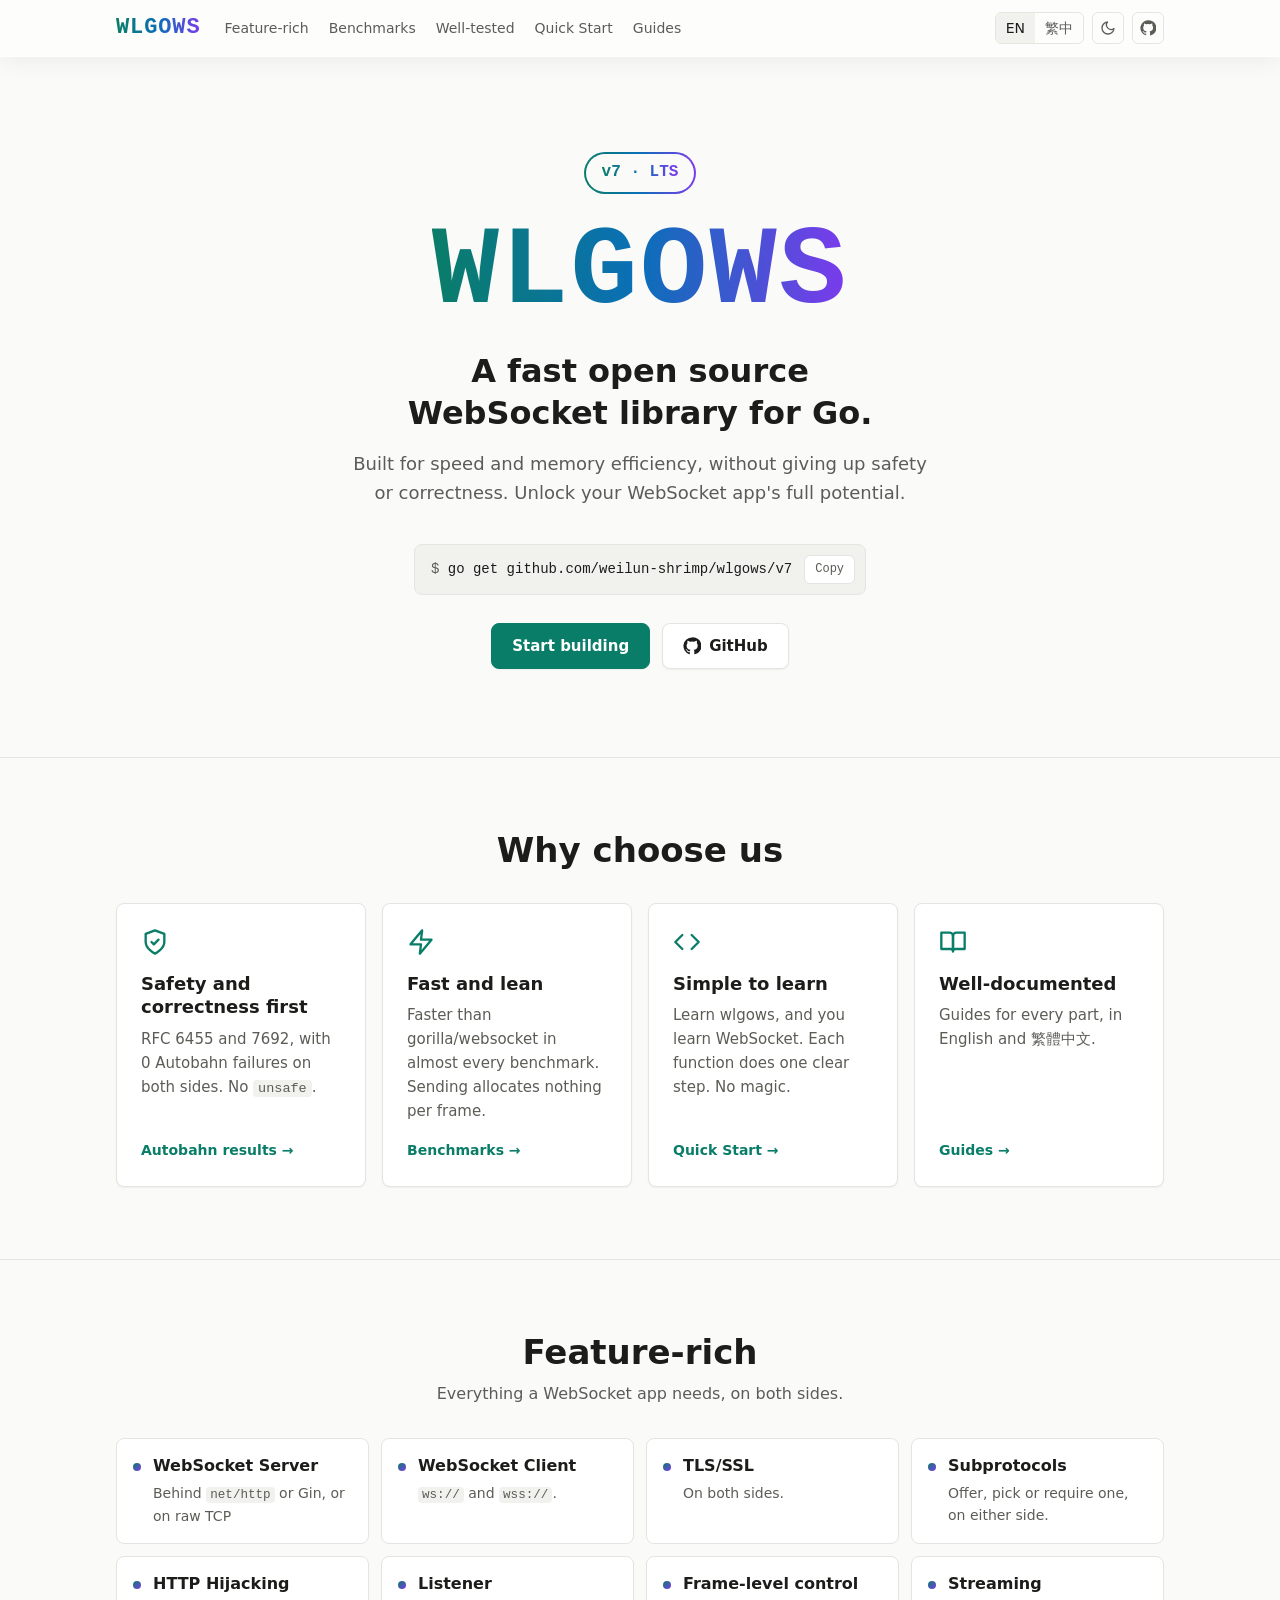
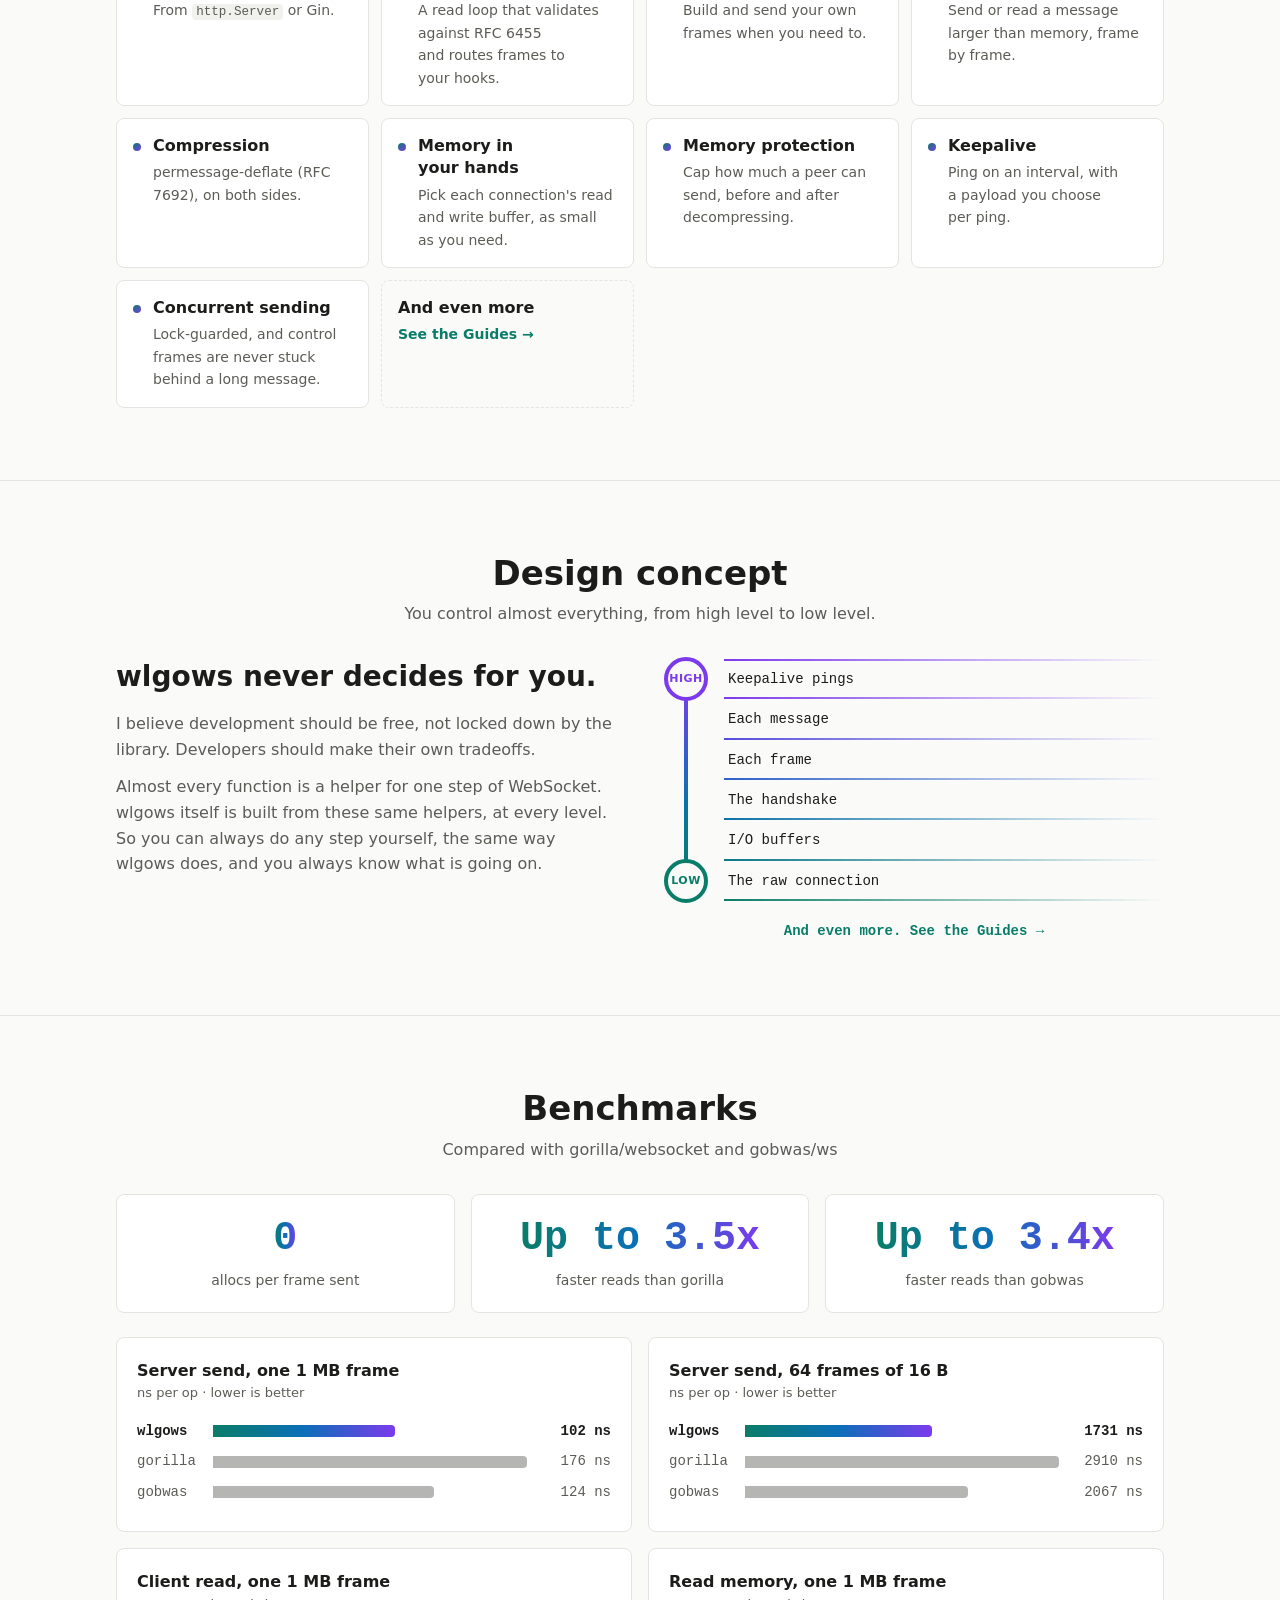
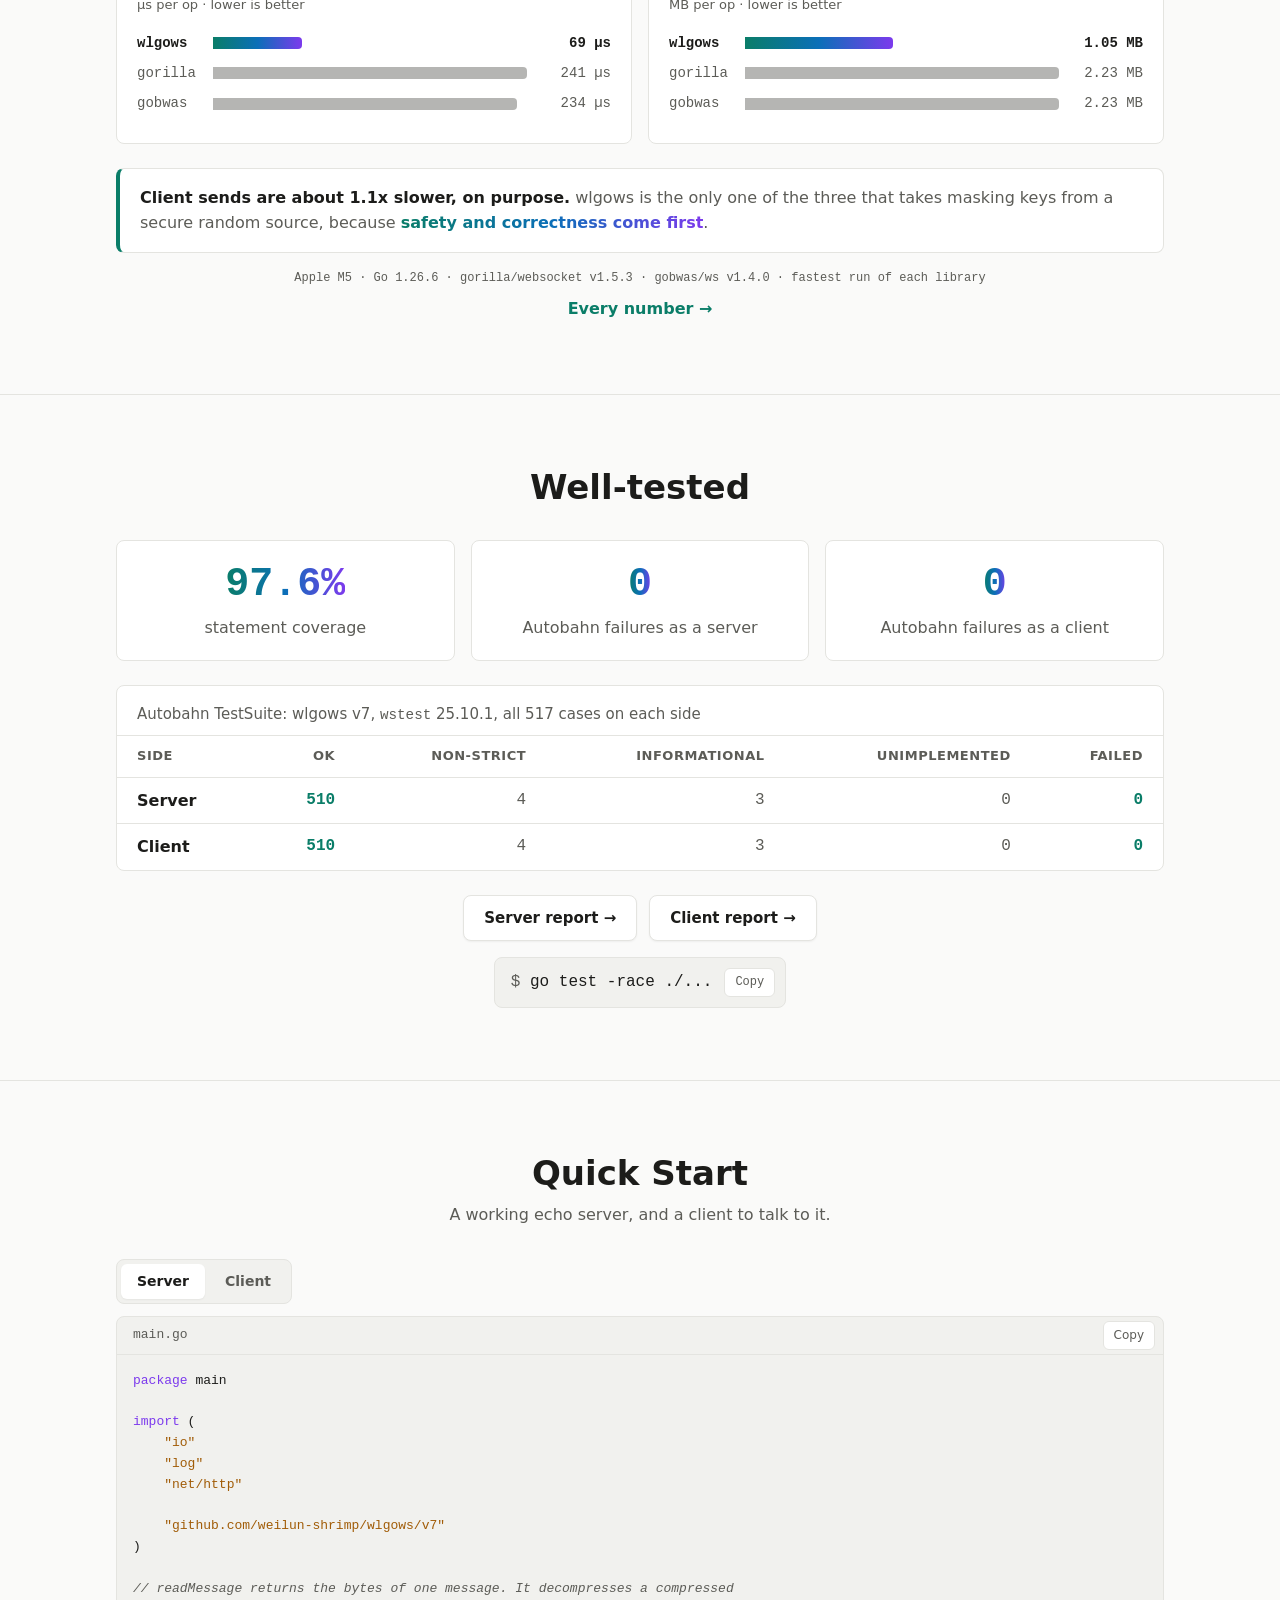
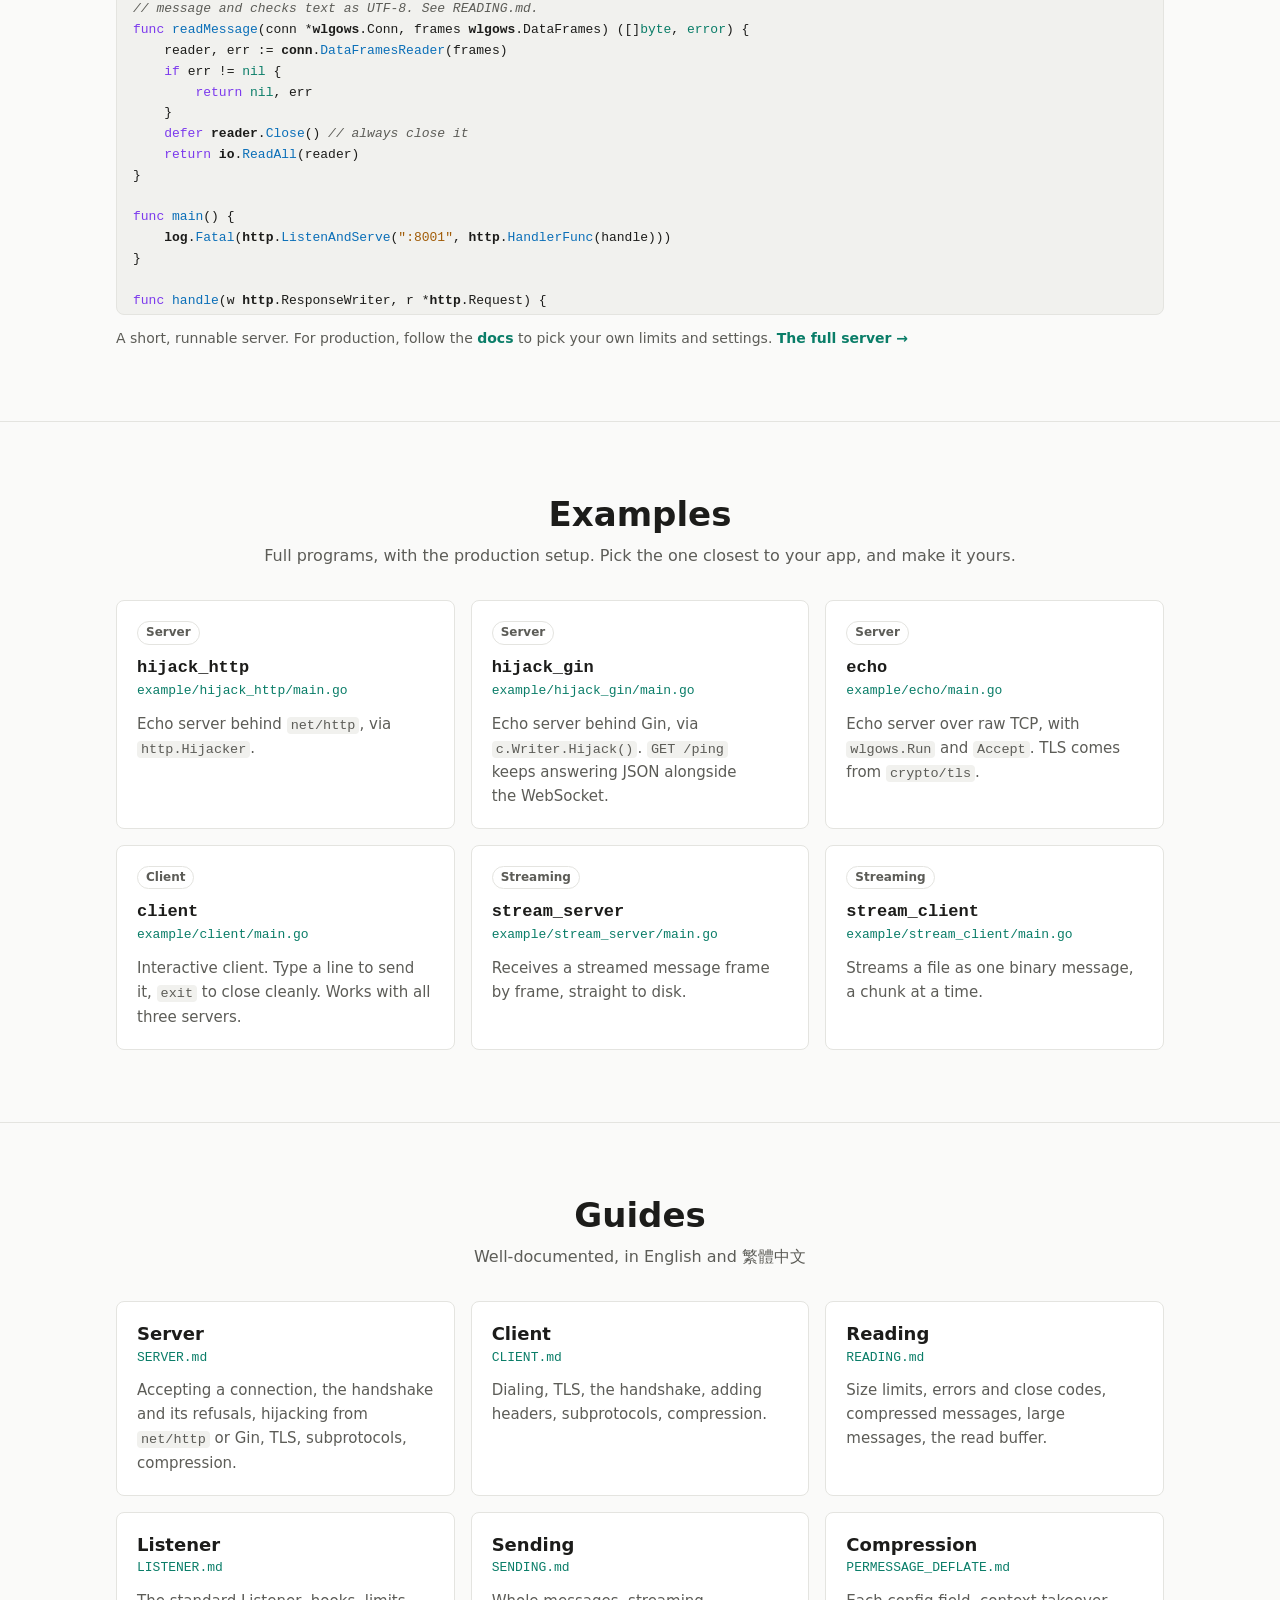
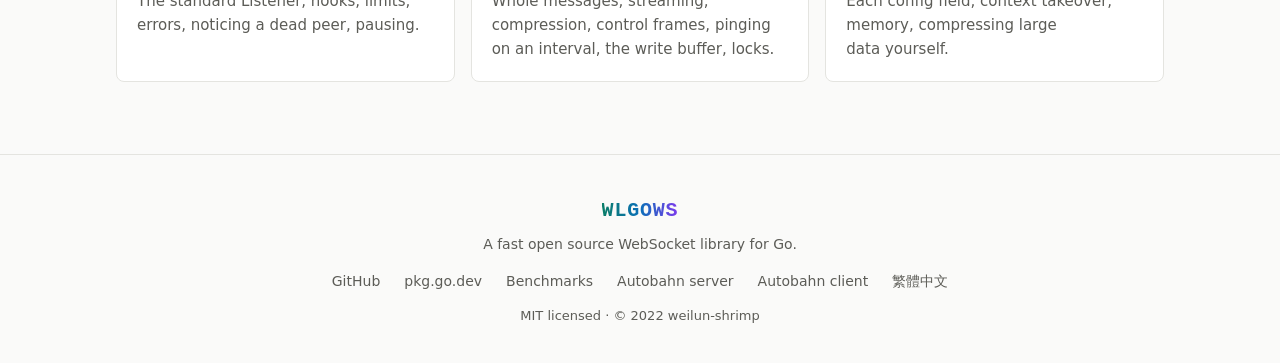
==== commit 6b6f496c: "Add a benchmarks module anyone can run The old harness for gorilla and gobwas was never saved, so no" ====
--- a/.github/pages/index.html
+++ b/.github/pages/index.html
@@ -4,7 +4,7 @@
   <meta charset="utf-8">
   <meta name="viewport" content="width=device-width, initial-scale=1">
   <title>WLGOWS · WebSocket library for Go</title>
-  <meta name="description" content="A fast open source WebSocket library for Go. Built for speed and memory efficiency, without giving up correctness. Simple, well-tested and well-documented.">
+  <meta name="description" content="A fast open source WebSocket library for Go. Built for speed and memory efficiency, without giving up safety or correctness. Well-tested and well-documented.">
   <link rel="canonical" href="https://weilun-shrimp.github.io/wlgows/">
   <link rel="alternate" hreflang="en" href="https://weilun-shrimp.github.io/wlgows/">
   <link rel="alternate" hreflang="zh-TW" href="https://weilun-shrimp.github.io/wlgows/zh-TW/">
@@ -15,7 +15,7 @@
   <meta property="og:type" content="website">
   <meta property="og:site_name" content="WLGOWS">
   <meta property="og:title" content="WLGOWS · WebSocket library for Go">
-  <meta property="og:description" content="A fast open source WebSocket library for Go. Built for speed and memory efficiency, without giving up correctness. Simple, well-tested and well-documented.">
+  <meta property="og:description" content="A fast open source WebSocket library for Go. Built for speed and memory efficiency, without giving up safety or correctness. Well-tested and well-documented.">
   <meta property="og:url" content="https://weilun-shrimp.github.io/wlgows/">
   <meta property="og:locale" content="en_US">
   <meta property="og:locale:alternate" content="zh_TW">
@@ -27,7 +27,7 @@
     "@context": "https://schema.org",
     "@type": "SoftwareSourceCode",
     "name": "WLGOWS",
-    "description": "A fast open source WebSocket library for Go. Built for speed and memory efficiency, without giving up correctness. Simple, well-tested and well-documented.",
+    "description": "A fast open source WebSocket library for Go. Built for speed and memory efficiency, without giving up safety or correctness. Well-tested and well-documented.",
     "url": "https://weilun-shrimp.github.io/wlgows/",
     "codeRepository": "https://github.com/weilun-shrimp/wlgows",
     "programmingLanguage": "Go",
@@ -88,7 +88,7 @@
           <span class="wordmark text-gradient">WLGOWS</span>
           <span class="headline">A fast open source WebSocket library for Go.</span>
         </h1>
-        <p class="subline">Built for speed and memory efficiency, without giving up correctness. Unlock your WebSocket app's full potential.</p>
+        <p class="subline">Built for speed and memory efficiency, without giving up safety or correctness. Unlock your WebSocket app's full potential.</p>
 
         <div class="install">
           <code id="install-command">go get github.com/weilun-shrimp/wlgows/v7</code>
@@ -111,14 +111,14 @@
         <div class="card-grid">
           <article class="card">
             <svg class="card-icon" viewBox="0 0 24 24" fill="none" stroke="currentColor" stroke-width="2" stroke-linecap="round" stroke-linejoin="round" aria-hidden="true"><path d="M12 22s8-4 8-10V5l-8-3-8 3v7c0 6 8 10 8 10z"/><path d="m9 12 2 2 4-4"/></svg>
-            <h3>Correctness first</h3>
+            <h3>Safety and correctness first</h3>
             <p>RFC 6455 and 7692, with 0 Autobahn failures on both sides. No <code>unsafe</code>.</p>
             <a class="card-link" href="https://github.com/weilun-shrimp/wlgows/blob/master/example/AUTOBAHN.md#our-result">Autobahn results →</a>
           </article>
           <article class="card">
             <svg class="card-icon" viewBox="0 0 24 24" fill="none" stroke="currentColor" stroke-width="2" stroke-linecap="round" stroke-linejoin="round" aria-hidden="true"><path d="M13 2 3 14h9l-1 8 10-12h-9l1-8z"/></svg>
             <h3>Fast and lean</h3>
-            <p>Faster than gorilla/websocket in almost every benchmark. Sending never allocates.</p>
+            <p>Faster than gorilla/websocket in almost every benchmark. Sending allocates nothing per frame.</p>
             <a class="card-link" href="https://github.com/weilun-shrimp/wlgows/blob/master/BENCHMARK_COMPARISON.md">Benchmarks →</a>
           </article>
           <article class="card">
@@ -233,87 +233,86 @@
         <div class="stat-row">
           <div class="stat">
             <span class="stat-value text-gradient">0</span>
-            <span class="stat-label">allocs on every send</span>
+            <span class="stat-label">allocs per frame sent</span>
           </div>
           <div class="stat">
-            <span class="stat-value text-gradient">1.3x–3.2x</span>
-            <span class="stat-label">faster large frame reads than gorilla</span>
+            <span class="stat-value text-gradient">Up to 3.5x</span>
+            <span class="stat-label">faster reads than gorilla</span>
           </div>
           <div class="stat">
-            <span class="stat-value text-gradient">1.9x–2.8x</span>
-            <span class="stat-label">faster small frame reads than gorilla</span>
+            <span class="stat-value text-gradient">Up to 3.4x</span>
+            <span class="stat-label">faster reads than gobwas</span>
           </div>
         </div>
         <div class="chart-grid">
           <figure class="bar-chart">
             <figcaption>
-              <span class="bar-chart-title">Server send, large frame</span>
+              <span class="bar-chart-title">Server send, one 1 MB frame</span>
               <span class="bar-chart-unit">ns per op · lower is better</span>
             </figcaption>
             <div class="bar-rows">
               <div class="bar-row bar-row-ours">
                 <span class="bar-name">wlgows</span>
-                <span class="bar-track"><span class="bar" style="--value: 58.9%"></span></span>
-                <span class="bar-value">53 ns</span>
+                <span class="bar-track"><span class="bar" style="--value: 58.1%"></span></span>
+                <span class="bar-value">102 ns</span>
               </div>
               <div class="bar-row">
                 <span class="bar-name">gorilla</span>
                 <span class="bar-track"><span class="bar" style="--value: 100.0%"></span></span>
-                <span class="bar-value">90 ns</span>
+                <span class="bar-value">176 ns</span>
               </div>
               <div class="bar-row">
                 <span class="bar-name">gobwas</span>
-                <span class="bar-track"><span class="bar" style="--value: 65.6%"></span></span>
-                <span class="bar-value">59 ns</span>
+                <span class="bar-track"><span class="bar" style="--value: 70.5%"></span></span>
+                <span class="bar-value">124 ns</span>
               </div>
             </div>
           </figure>
           <figure class="bar-chart">
             <figcaption>
-              <span class="bar-chart-title">Server send, 64 frames batched</span>
+              <span class="bar-chart-title">Server send, 64 frames of 16 B</span>
               <span class="bar-chart-unit">ns per op · lower is better</span>
             </figcaption>
             <div class="bar-rows">
               <div class="bar-row bar-row-ours">
                 <span class="bar-name">wlgows</span>
-                <span class="bar-track"><span class="bar" style="--value: 45.4%"></span></span>
-                <span class="bar-value">672 ns</span>
+                <span class="bar-track"><span class="bar" style="--value: 59.5%"></span></span>
+                <span class="bar-value">1731 ns</span>
               </div>
               <div class="bar-row">
                 <span class="bar-name">gorilla</span>
                 <span class="bar-track"><span class="bar" style="--value: 100.0%"></span></span>
-                <span class="bar-value">1480 ns</span>
+                <span class="bar-value">2910 ns</span>
               </div>
               <div class="bar-row">
                 <span class="bar-name">gobwas</span>
-                <span class="bar-track"><span class="bar" style="--value: 54.8%"></span></span>
-                <span class="bar-value">811 ns</span>
+                <span class="bar-track"><span class="bar" style="--value: 71.0%"></span></span>
+                <span class="bar-value">2067 ns</span>
               </div>
             </div>
           </figure>
           <figure class="bar-chart">
             <figcaption>
-              <span class="bar-chart-title">Server send, small frame</span>
-              <span class="bar-chart-unit">ns per op · lower is better</span>
+              <span class="bar-chart-title">Client read, one 1 MB frame</span>
+              <span class="bar-chart-unit">µs per op · lower is better</span>
             </figcaption>
             <div class="bar-rows">
               <div class="bar-row bar-row-ours">
                 <span class="bar-name">wlgows</span>
-                <span class="bar-track"><span class="bar" style="--value: 77.4%"></span></span>
-                <span class="bar-value">17.8 ns</span>
+                <span class="bar-track"><span class="bar" style="--value: 28.5%"></span></span>
+                <span class="bar-value">69 µs</span>
               </div>
               <div class="bar-row">
                 <span class="bar-name">gorilla</span>
                 <span class="bar-track"><span class="bar" style="--value: 100.0%"></span></span>
-                <span class="bar-value">23 ns</span>
+                <span class="bar-value">241 µs</span>
               </div>
               <div class="bar-row">
                 <span class="bar-name">gobwas</span>
-                <span class="bar-track"><span class="bar" style="--value: 65.2%"></span></span>
-                <span class="bar-value">15 ns</span>
+                <span class="bar-track"><span class="bar" style="--value: 96.8%"></span></span>
+                <span class="bar-value">234 µs</span>
               </div>
             </div>
-            <p class="bar-chart-note">wlgows: 0 allocs. gobwas: 1 alloc per frame.</p>
           </figure>
           <figure class="bar-chart">
             <figcaption>
@@ -333,17 +332,17 @@
               </div>
               <div class="bar-row">
                 <span class="bar-name">gobwas</span>
-                <span class="bar-track"><span class="bar" style="--value: 47.1%"></span></span>
-                <span class="bar-value">1.05 MB</span>
+                <span class="bar-track"><span class="bar" style="--value: 100.0%"></span></span>
+                <span class="bar-value">2.23 MB</span>
               </div>
             </div>
           </figure>
         </div>
         <div class="callout">
-          <p><strong>Client sends are slower, on purpose.</strong> wlgows uses a stronger masking key, and never writes to your buffer. Each faster path was measured and turned down, because <span class="callout-highlight text-gradient">correctness and safety come first</span>.</p>
-        </div>
-        <p class="benchmark-env">Apple M5 · Go 1.26.6 · gorilla/websocket v1.5.3 · gobwas/ws v1.4.0 · median of 5 runs</p>
-        <p class="benchmark-more"><a href="https://github.com/weilun-shrimp/wlgows/blob/master/BENCHMARK_COMPARISON.md">Every number, and why each loss stays →</a></p>
+          <p><strong>Client sends are about 1.1x slower, on purpose.</strong> wlgows is the only one of the three that takes masking keys from a secure random source, because <span class="callout-highlight text-gradient">safety and correctness come first</span>.</p>
+        </div>
+        <p class="benchmark-env">Apple M5 · Go 1.26.6 · gorilla/websocket v1.5.3 · gobwas/ws v1.4.0 · fastest run of each library</p>
+        <p class="benchmark-more"><a href="https://github.com/weilun-shrimp/wlgows/blob/master/BENCHMARK_COMPARISON.md">Every number →</a></p>
       </div>
     </section>
     <section class="section" id="well-tested">
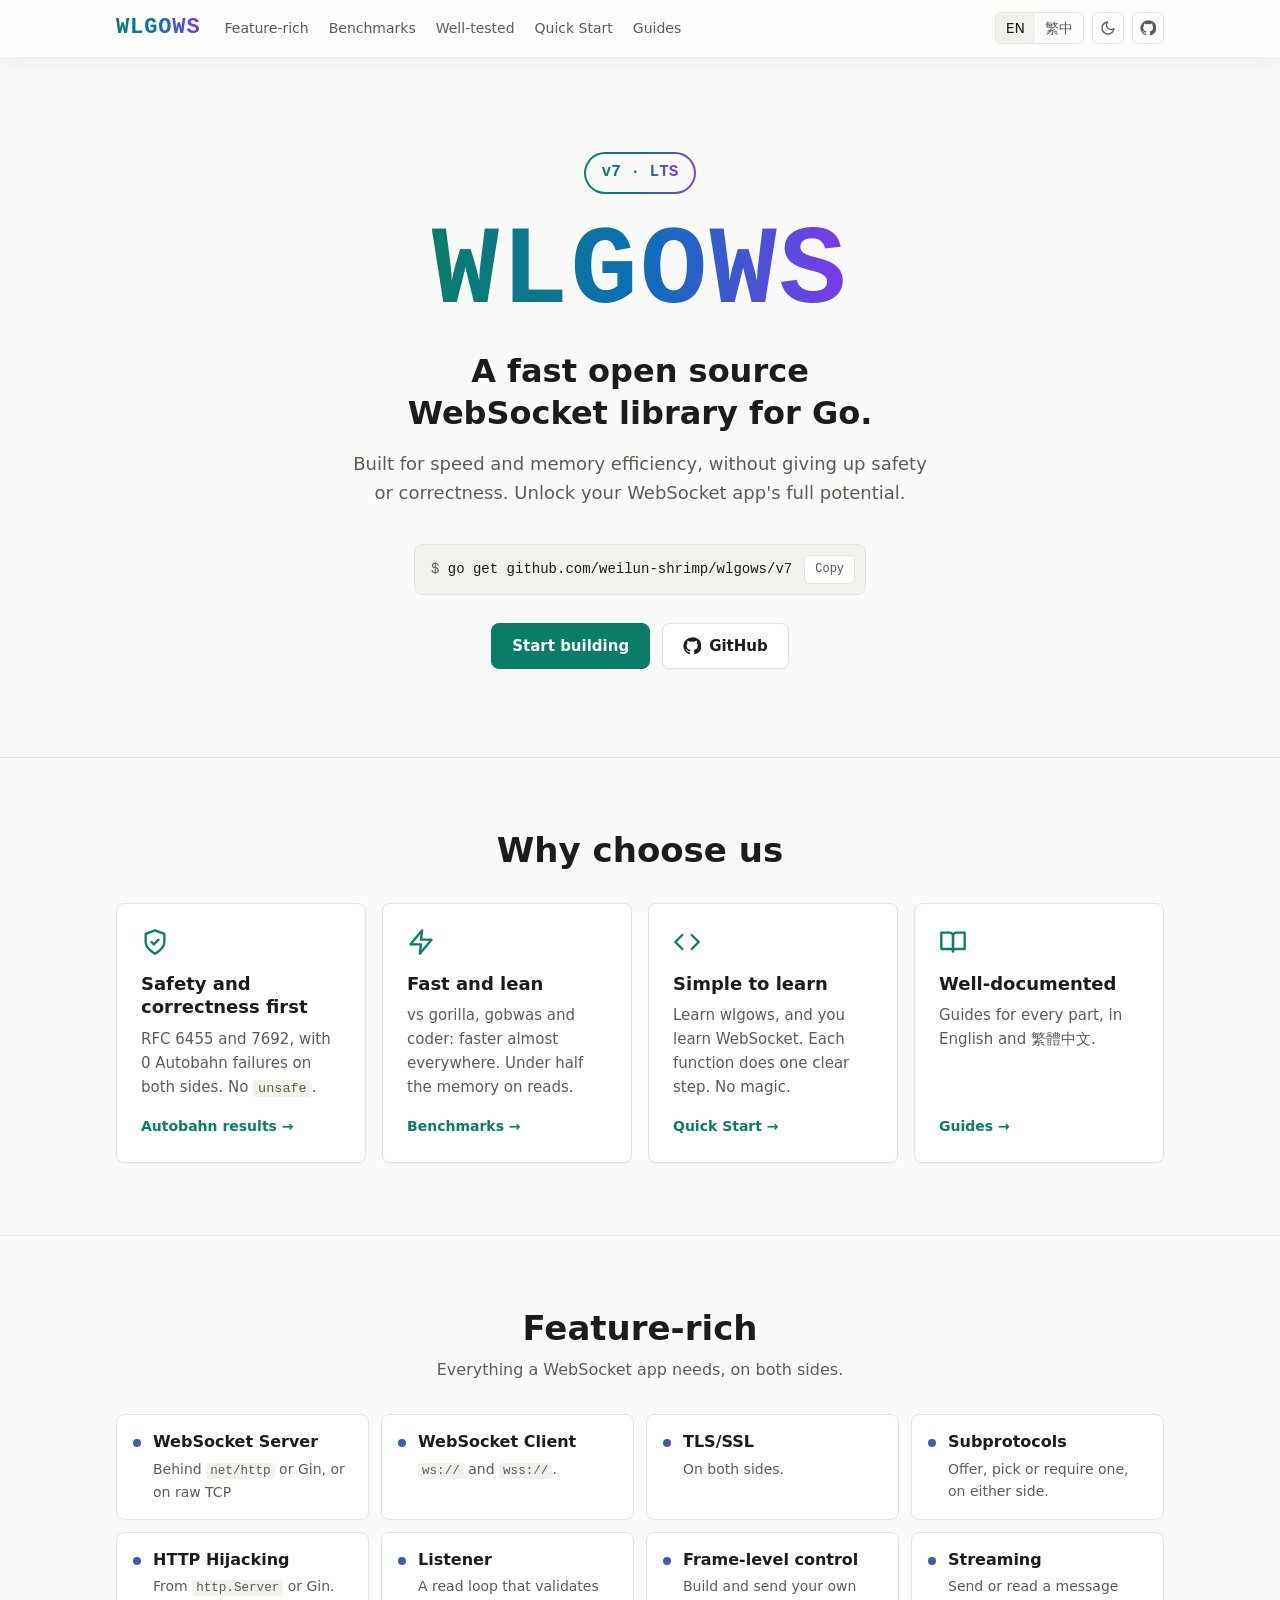
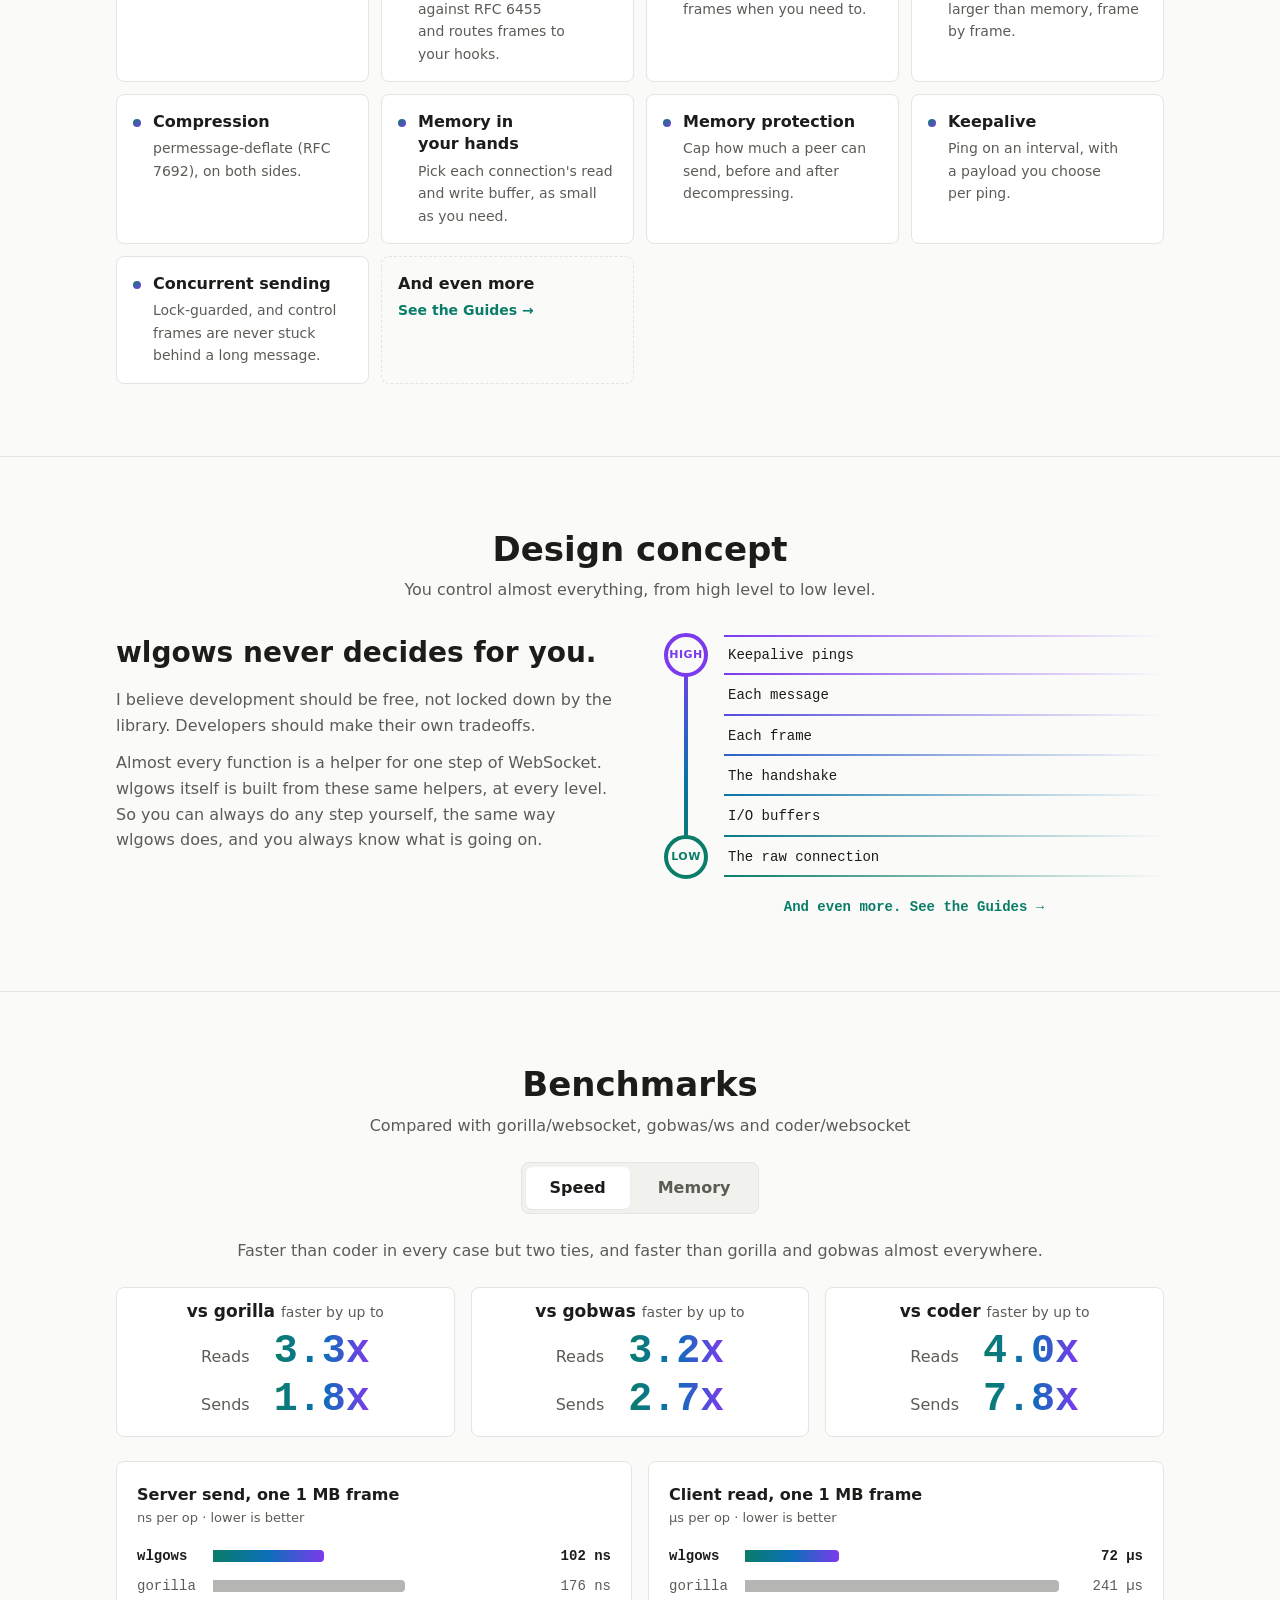
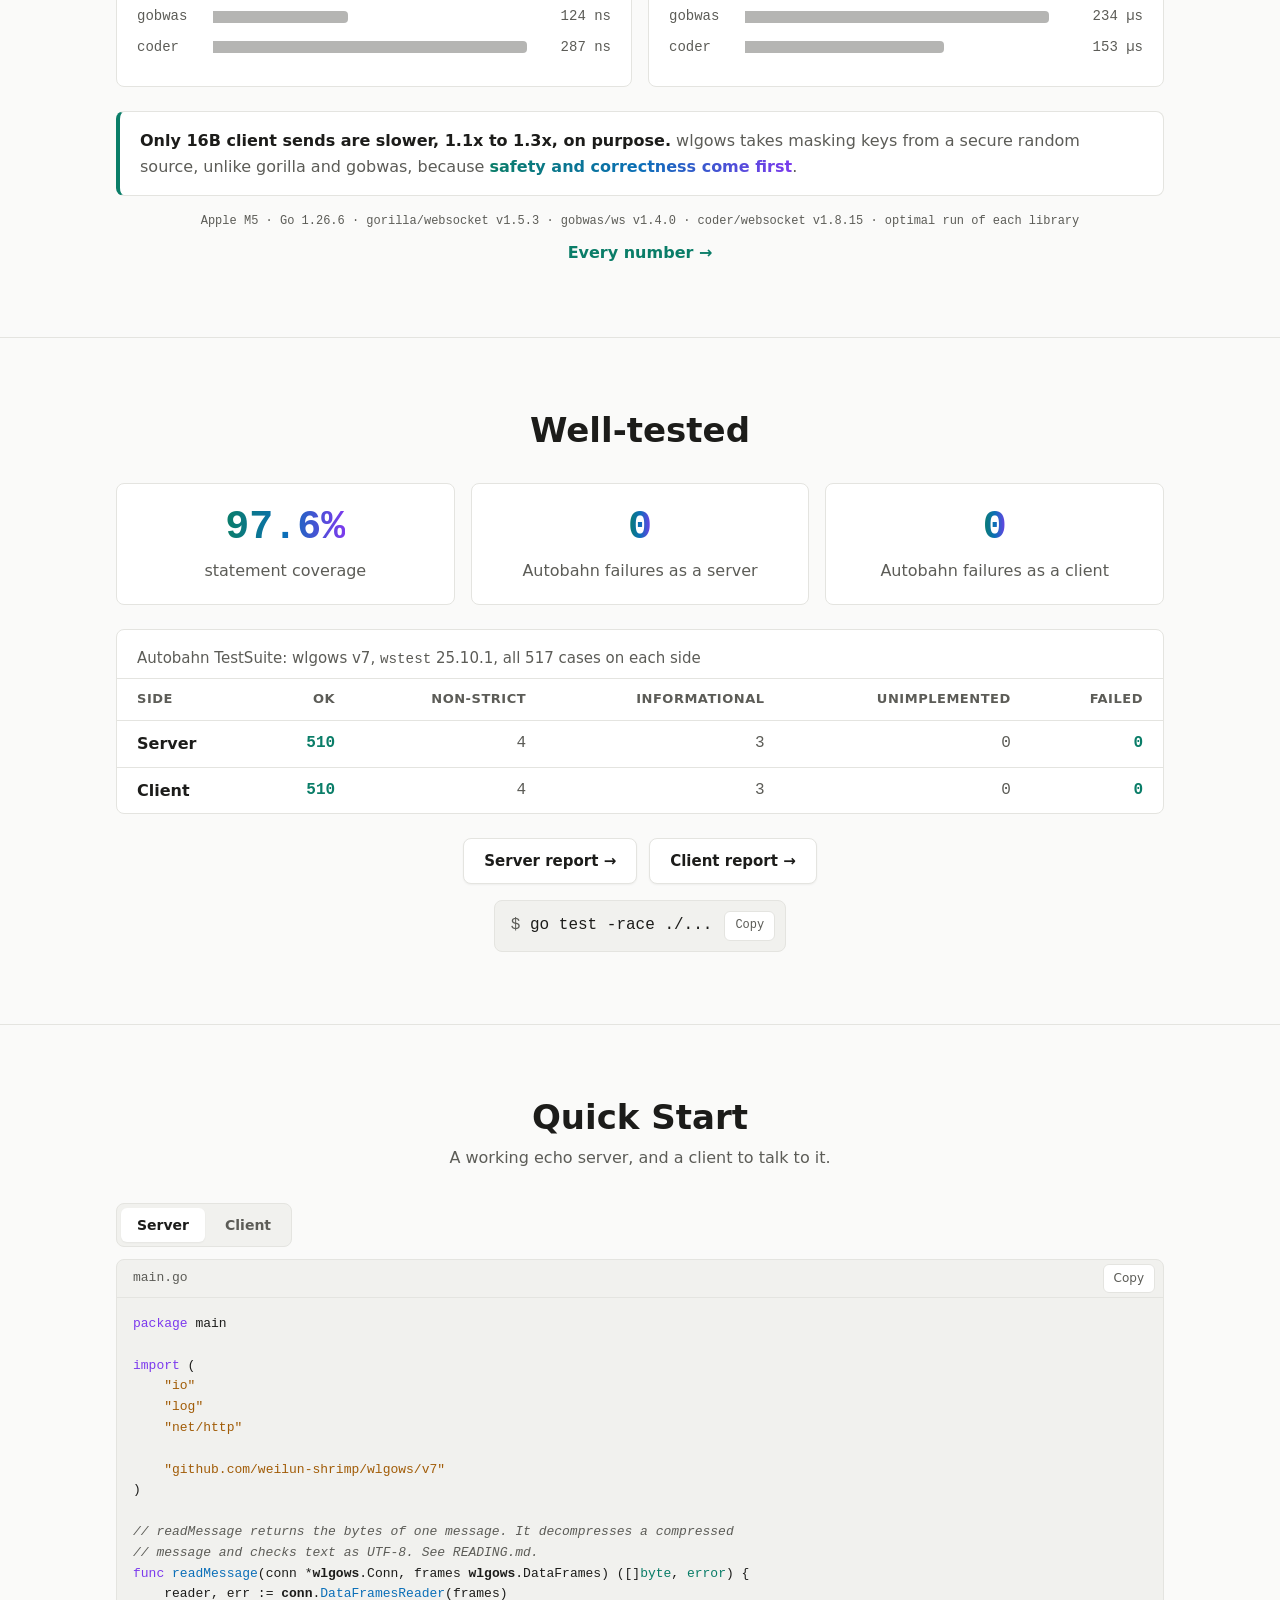
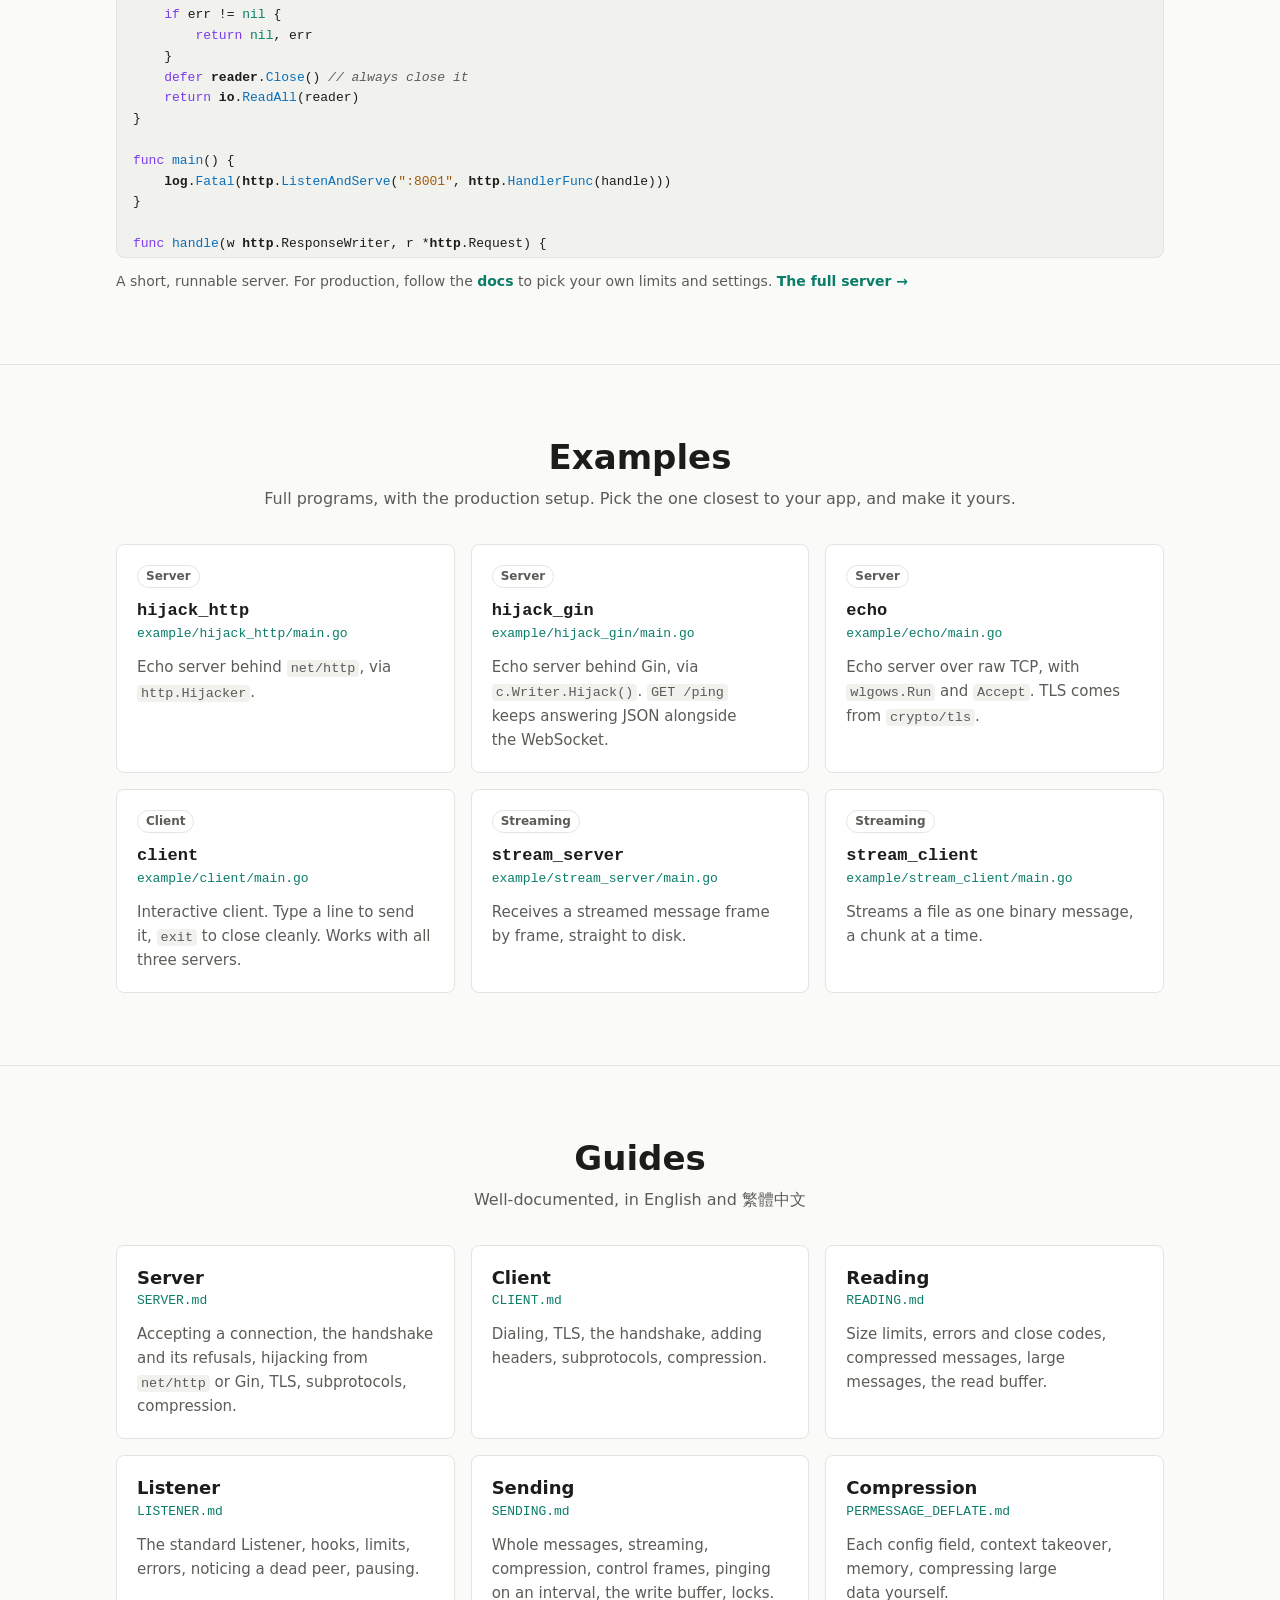
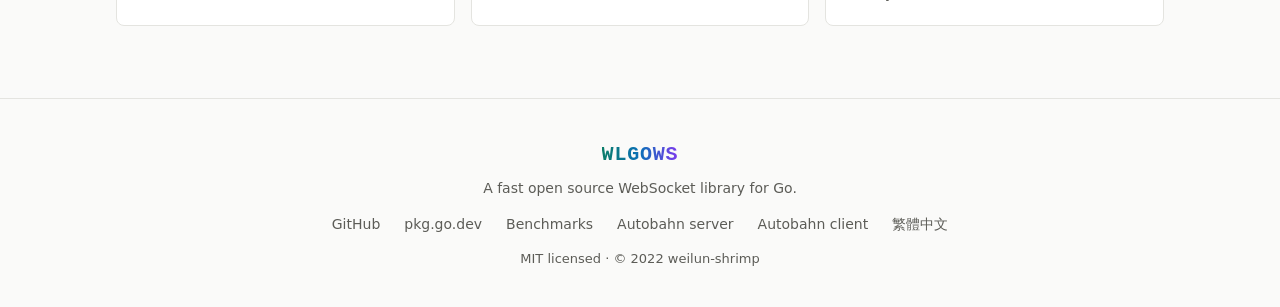
==== commit b889d4aa: "Add coder/websocket to the benchmarks and mask 64 bytes per pass - benchmarks: TestCoder runs every " ====
--- a/.github/pages/index.html
+++ b/.github/pages/index.html
@@ -118,7 +118,7 @@
           <article class="card">
             <svg class="card-icon" viewBox="0 0 24 24" fill="none" stroke="currentColor" stroke-width="2" stroke-linecap="round" stroke-linejoin="round" aria-hidden="true"><path d="M13 2 3 14h9l-1 8 10-12h-9l1-8z"/></svg>
             <h3>Fast and lean</h3>
-            <p>Faster than gorilla/websocket in almost every benchmark. Sending allocates nothing per frame.</p>
+            <p>vs gorilla, gobwas and coder: faster almost everywhere. Under half the memory on reads.</p>
             <a class="card-link" href="https://github.com/weilun-shrimp/wlgows/blob/master/BENCHMARK_COMPARISON.md">Benchmarks →</a>
           </article>
           <article class="card">
@@ -229,119 +229,192 @@
     <section class="section" id="benchmarks">
       <div class="container">
         <h2 class="section-title">Benchmarks</h2>
-        <p class="section-subtitle">Compared with gorilla/websocket and gobwas/ws</p>
-        <div class="stat-row">
-          <div class="stat">
-            <span class="stat-value text-gradient">0</span>
-            <span class="stat-label">allocs per frame sent</span>
-          </div>
-          <div class="stat">
-            <span class="stat-value text-gradient">Up to 3.5x</span>
-            <span class="stat-label">faster reads than gorilla</span>
-          </div>
-          <div class="stat">
-            <span class="stat-value text-gradient">Up to 3.4x</span>
-            <span class="stat-label">faster reads than gobwas</span>
-          </div>
-        </div>
-        <div class="chart-grid">
-          <figure class="bar-chart">
-            <figcaption>
-              <span class="bar-chart-title">Server send, one 1 MB frame</span>
-              <span class="bar-chart-unit">ns per op · lower is better</span>
-            </figcaption>
-            <div class="bar-rows">
-              <div class="bar-row bar-row-ours">
-                <span class="bar-name">wlgows</span>
-                <span class="bar-track"><span class="bar" style="--value: 58.1%"></span></span>
-                <span class="bar-value">102 ns</span>
+        <p class="section-subtitle">Compared with gorilla/websocket, gobwas/ws and coder/websocket</p>
+
+        <div class="code-tabs benchmark-tabs" data-tabs>
+          <div class="code-tabs-bar">
+            <div class="code-tabs-list" role="tablist" aria-label="Benchmarks">
+              <button class="code-tab" type="button" role="tab" id="tab-speed" aria-controls="panel-speed" aria-selected="true">Speed</button>
+              <button class="code-tab" type="button" role="tab" id="tab-memory" aria-controls="panel-memory" aria-selected="false">Memory</button>
+            </div>
+          </div>
+          <div class="code-panel" role="tabpanel" id="panel-speed" aria-labelledby="tab-speed">
+            <h3 class="visually-hidden">Speed</h3>
+            <p class="benchmark-conclusion">Faster than coder in every case but two ties, and faster than gorilla and gobwas almost everywhere.</p>
+            <div class="stat-row">
+              <div class="stat">
+                <h4 class="stat-title">vs gorilla <span class="stat-title-note">faster by up to</span></h4>
+                <dl class="stat-pairs">
+                  <div class="stat-pair">
+                    <dt>Reads</dt>
+                    <dd class="text-gradient">3.3x</dd>
+                  </div>
+                  <div class="stat-pair">
+                    <dt>Sends</dt>
+                    <dd class="text-gradient">1.8x</dd>
+                  </div>
+                </dl>
               </div>
-              <div class="bar-row">
-                <span class="bar-name">gorilla</span>
-                <span class="bar-track"><span class="bar" style="--value: 100.0%"></span></span>
-                <span class="bar-value">176 ns</span>
+              <div class="stat">
+                <h4 class="stat-title">vs gobwas <span class="stat-title-note">faster by up to</span></h4>
+                <dl class="stat-pairs">
+                  <div class="stat-pair">
+                    <dt>Reads</dt>
+                    <dd class="text-gradient">3.2x</dd>
+                  </div>
+                  <div class="stat-pair">
+                    <dt>Sends</dt>
+                    <dd class="text-gradient">2.7x</dd>
+                  </div>
+                </dl>
               </div>
-              <div class="bar-row">
-                <span class="bar-name">gobwas</span>
-                <span class="bar-track"><span class="bar" style="--value: 70.5%"></span></span>
-                <span class="bar-value">124 ns</span>
+              <div class="stat">
+                <h4 class="stat-title">vs coder <span class="stat-title-note">faster by up to</span></h4>
+                <dl class="stat-pairs">
+                  <div class="stat-pair">
+                    <dt>Reads</dt>
+                    <dd class="text-gradient">4.0x</dd>
+                  </div>
+                  <div class="stat-pair">
+                    <dt>Sends</dt>
+                    <dd class="text-gradient">7.8x</dd>
+                  </div>
+                </dl>
               </div>
             </div>
-          </figure>
-          <figure class="bar-chart">
-            <figcaption>
-              <span class="bar-chart-title">Server send, 64 frames of 16 B</span>
-              <span class="bar-chart-unit">ns per op · lower is better</span>
-            </figcaption>
-            <div class="bar-rows">
-              <div class="bar-row bar-row-ours">
-                <span class="bar-name">wlgows</span>
-                <span class="bar-track"><span class="bar" style="--value: 59.5%"></span></span>
-                <span class="bar-value">1731 ns</span>
+            <div class="chart-grid">
+              <figure class="bar-chart">
+                <figcaption>
+                  <span class="bar-chart-title">Server send, one 1 MB frame</span>
+                  <span class="bar-chart-unit">ns per op · lower is better</span>
+                </figcaption>
+                <div class="bar-rows">
+                  <div class="bar-row bar-row-ours">
+                    <span class="bar-name">wlgows</span>
+                    <span class="bar-track"><span class="bar" style="--value: 35.5%"></span></span>
+                    <span class="bar-value">102 ns</span>
+                  </div>
+                  <div class="bar-row">
+                    <span class="bar-name">gorilla</span>
+                    <span class="bar-track"><span class="bar" style="--value: 61.2%"></span></span>
+                    <span class="bar-value">176 ns</span>
+                  </div>
+                  <div class="bar-row">
+                    <span class="bar-name">gobwas</span>
+                    <span class="bar-track"><span class="bar" style="--value: 43.1%"></span></span>
+                    <span class="bar-value">124 ns</span>
+                  </div>
+                  <div class="bar-row">
+                    <span class="bar-name">coder</span>
+                    <span class="bar-track"><span class="bar" style="--value: 100.0%"></span></span>
+                    <span class="bar-value">287 ns</span>
+                  </div>
+                </div>
+              </figure>
+              <figure class="bar-chart">
+                <figcaption>
+                  <span class="bar-chart-title">Client read, one 1 MB frame</span>
+                  <span class="bar-chart-unit">µs per op · lower is better</span>
+                </figcaption>
+                <div class="bar-rows">
+                  <div class="bar-row bar-row-ours">
+                    <span class="bar-name">wlgows</span>
+                    <span class="bar-track"><span class="bar" style="--value: 29.9%"></span></span>
+                    <span class="bar-value">72 µs</span>
+                  </div>
+                  <div class="bar-row">
+                    <span class="bar-name">gorilla</span>
+                    <span class="bar-track"><span class="bar" style="--value: 100.0%"></span></span>
+                    <span class="bar-value">241 µs</span>
+                  </div>
+                  <div class="bar-row">
+                    <span class="bar-name">gobwas</span>
+                    <span class="bar-track"><span class="bar" style="--value: 96.8%"></span></span>
+                    <span class="bar-value">234 µs</span>
+                  </div>
+                  <div class="bar-row">
+                    <span class="bar-name">coder</span>
+                    <span class="bar-track"><span class="bar" style="--value: 63.4%"></span></span>
+                    <span class="bar-value">153 µs</span>
+                  </div>
+                </div>
+              </figure>
+            </div>
+            <div class="callout">
+              <p><strong>Only 16B client sends are slower, 1.1x to 1.3x, on purpose.</strong> wlgows takes masking keys from a secure random source, unlike gorilla and gobwas, because <span class="callout-highlight text-gradient">safety and correctness come first</span>.</p>
+            </div>
+          </div>
+          <div class="code-panel" role="tabpanel" id="panel-memory" aria-labelledby="tab-memory">
+            <h3 class="visually-hidden">Memory</h3>
+            <p class="benchmark-conclusion">Under half the memory on every read, and 0 allocs on most sends.</p>
+            <div class="stat-row">
+              <div class="stat">
+                <span class="stat-value text-gradient">Under half</span>
+                <span class="stat-label">the bytes per read of any of the three</span>
               </div>
-              <div class="bar-row">
-                <span class="bar-name">gorilla</span>
-                <span class="bar-track"><span class="bar" style="--value: 100.0%"></span></span>
-                <span class="bar-value">2910 ns</span>
-              </div>
-              <div class="bar-row">
-                <span class="bar-name">gobwas</span>
-                <span class="bar-track"><span class="bar" style="--value: 71.0%"></span></span>
-                <span class="bar-value">2067 ns</span>
-              </div>
-            </div>
-          </figure>
-          <figure class="bar-chart">
-            <figcaption>
-              <span class="bar-chart-title">Client read, one 1 MB frame</span>
-              <span class="bar-chart-unit">µs per op · lower is better</span>
-            </figcaption>
-            <div class="bar-rows">
-              <div class="bar-row bar-row-ours">
-                <span class="bar-name">wlgows</span>
-                <span class="bar-track"><span class="bar" style="--value: 28.5%"></span></span>
-                <span class="bar-value">69 µs</span>
-              </div>
-              <div class="bar-row">
-                <span class="bar-name">gorilla</span>
-                <span class="bar-track"><span class="bar" style="--value: 100.0%"></span></span>
-                <span class="bar-value">241 µs</span>
-              </div>
-              <div class="bar-row">
-                <span class="bar-name">gobwas</span>
-                <span class="bar-track"><span class="bar" style="--value: 96.8%"></span></span>
-                <span class="bar-value">234 µs</span>
-              </div>
-            </div>
-          </figure>
-          <figure class="bar-chart">
-            <figcaption>
-              <span class="bar-chart-title">Read memory, one 1 MB frame</span>
-              <span class="bar-chart-unit">MB per op · lower is better</span>
-            </figcaption>
-            <div class="bar-rows">
-              <div class="bar-row bar-row-ours">
-                <span class="bar-name">wlgows</span>
-                <span class="bar-track"><span class="bar" style="--value: 47.1%"></span></span>
-                <span class="bar-value">1.05 MB</span>
-              </div>
-              <div class="bar-row">
-                <span class="bar-name">gorilla</span>
-                <span class="bar-track"><span class="bar" style="--value: 100.0%"></span></span>
-                <span class="bar-value">2.23 MB</span>
-              </div>
-              <div class="bar-row">
-                <span class="bar-name">gobwas</span>
-                <span class="bar-track"><span class="bar" style="--value: 100.0%"></span></span>
-                <span class="bar-value">2.23 MB</span>
-              </div>
-            </div>
-          </figure>
-        </div>
-        <div class="callout">
-          <p><strong>Client sends are about 1.1x slower, on purpose.</strong> wlgows is the only one of the three that takes masking keys from a secure random source, because <span class="callout-highlight text-gradient">safety and correctness come first</span>.</p>
-        </div>
-        <p class="benchmark-env">Apple M5 · Go 1.26.6 · gorilla/websocket v1.5.3 · gobwas/ws v1.4.0 · fastest run of each library</p>
+            </div>
+            <div class="chart-grid">
+              <figure class="bar-chart">
+                <figcaption>
+                  <span class="bar-chart-title">Read memory, one 1 MB frame</span>
+                  <span class="bar-chart-unit">MB per op · lower is better</span>
+                </figcaption>
+                <div class="bar-rows">
+                  <div class="bar-row bar-row-ours">
+                    <span class="bar-name">wlgows</span>
+                    <span class="bar-track"><span class="bar" style="--value: 47.1%"></span></span>
+                    <span class="bar-value">1.05 MB</span>
+                  </div>
+                  <div class="bar-row">
+                    <span class="bar-name">gorilla</span>
+                    <span class="bar-track"><span class="bar" style="--value: 100.0%"></span></span>
+                    <span class="bar-value">2.23 MB</span>
+                  </div>
+                  <div class="bar-row">
+                    <span class="bar-name">gobwas</span>
+                    <span class="bar-track"><span class="bar" style="--value: 100.0%"></span></span>
+                    <span class="bar-value">2.23 MB</span>
+                  </div>
+                  <div class="bar-row">
+                    <span class="bar-name">coder</span>
+                    <span class="bar-track"><span class="bar" style="--value: 100.0%"></span></span>
+                    <span class="bar-value">2.23 MB</span>
+                  </div>
+                </div>
+              </figure>
+              <figure class="bar-chart">
+                <figcaption>
+                  <span class="bar-chart-title">Server send allocs, 8 frames of 16 KB</span>
+                  <span class="bar-chart-unit">allocs per op · lower is better</span>
+                </figcaption>
+                <div class="bar-rows">
+                  <div class="bar-row bar-row-ours">
+                    <span class="bar-name">wlgows</span>
+                    <span class="bar-track"><span class="bar" style="--value: 0.0%"></span></span>
+                    <span class="bar-value">0</span>
+                  </div>
+                  <div class="bar-row">
+                    <span class="bar-name">gorilla</span>
+                    <span class="bar-track"><span class="bar" style="--value: 100.0%"></span></span>
+                    <span class="bar-value">16</span>
+                  </div>
+                  <div class="bar-row">
+                    <span class="bar-name">gobwas</span>
+                    <span class="bar-track"><span class="bar" style="--value: 50.0%"></span></span>
+                    <span class="bar-value">8</span>
+                  </div>
+                  <div class="bar-row">
+                    <span class="bar-name">coder</span>
+                    <span class="bar-track"><span class="bar" style="--value: 0.0%"></span></span>
+                    <span class="bar-value">0</span>
+                  </div>
+                </div>
+              </figure>
+            </div>
+          </div>
+        </div>
+
+        <p class="benchmark-env">Apple M5 · Go 1.26.6 · gorilla/websocket v1.5.3 · gobwas/ws v1.4.0 · coder/websocket v1.8.15 · optimal run of each library</p>
         <p class="benchmark-more"><a href="https://github.com/weilun-shrimp/wlgows/blob/master/BENCHMARK_COMPARISON.md">Every number →</a></p>
       </div>
     </section>
